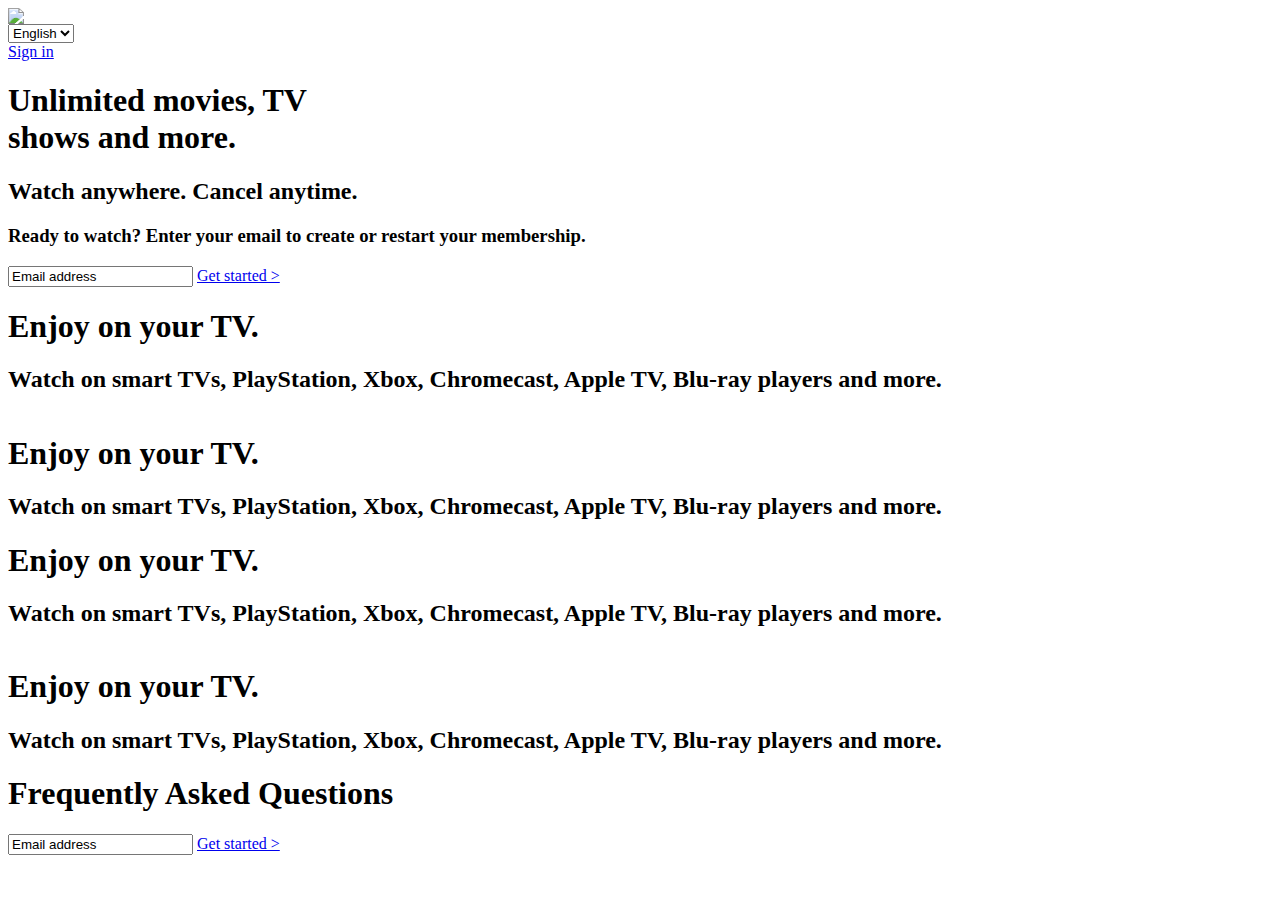
==== index.html @ f0820e68 "Basic skeleton made" ====
<html lang="en">
<head>
    <meta charset="UTF-8">
    <meta http-equiv="X-UA-Compatible" content="IE=edge">
    <meta name="viewport" content="width=device-width, initial-scale=1.0">
    <link rel="stylesheet" href="styles.css">
    <title>Document</title>
</head>
<body>

    <div class="banner">
        <div class="top">
            <div class="ele-top">
                <div class="logo">
                    <img class="nf" src="Assets/Images/logo.png">
                </div>
                <div class="rightnav">
                    <div class="langsel">
                        <select class="lang">
                            <option value="English"><h3>English</h3></option>
                            <option value="Hindi">Hindi</option>
                        </select>
                    </div>
                    <div class="sign-in">
                        <a href="#">Sign in</a>
                    </div>
                </div>
            </div>
            
        </div>
        <div class="mid">
            <div class="text">
                <div class="unlimited">
                    <h1>
                        Unlimited movies, TV<br>shows and more.
                    </h1>
                    <h2>
                        Watch anywhere. Cancel anytime.
                    </h2>
                    <h3>
                        Ready to watch? Enter your email to create or restart your membership.
                    </h3>
                </div>
                <div class="email" id="test">
                    <input type="text" value="Email address">
                    <a href="#">Get started ></a>
                </div>
            </div>
        </div>
    </div>
    <div class="jumbotron">
        <div class="first">
            <div class="jtext">
                <div class="jhead">
                    <h1>Enjoy on your TV.</h1>
                </div>
                <div class="jdesc">
                    <h2>Watch on smart TVs, PlayStation, Xbox, Chromecast, Apple TV, Blu-ray players and more.</h2>
                </div>
            </div>
            <div class="jimg">
                <img src="Assets/Images/jumbotron-1.png" alt="">
            </div>
        </div>
        <div class="second">
            <div class="jimg">
                <img src="Assets/Images/jumbotron-1.png" alt="">
            </div>
            <div class="jtext">
                <div class="jhead">
                    <h1>Enjoy on your TV.</h1>
                </div>
                <div class="jdesc">
                    <h2>Watch on smart TVs, PlayStation, Xbox, Chromecast, Apple TV, Blu-ray players and more.</h2>
                </div>
            </div>
        </div>
        <div class="third">
            <div class="jtext">
                <div class="jhead">
                    <h1>Enjoy on your TV.</h1>
                </div>
                <div class="jdesc">
                    <h2>Watch on smart TVs, PlayStation, Xbox, Chromecast, Apple TV, Blu-ray players and more.</h2>
                </div>
            </div>
            <div class="jimg">
                <img src="Assets/Images/jumbotron-1.png" alt="">
            </div>
        </div>
        <div class="fourth">
            <div class="jimg">
                <img src="Assets/Images/jumbotron-1.png" alt="">
            </div>
            <div class="jtext">
                <div class="jhead">
                    <h1>Enjoy on your TV.</h1>
                </div>
                <div class="jdesc">
                    <h2>Watch on smart TVs, PlayStation, Xbox, Chromecast, Apple TV, Blu-ray players and more.</h2>
                </div>
            </div>
        </div>
    </div>
    <div class="faq">
        <h1>Frequently Asked Questions</h1>
        <div class="questions"></div>
        <div class="email" id="test">
            <input type="text" value="Email address">
            <a href="#">Get started ></a>
        </div>
        
    </div>
    <div class="footer"></div>

</body>
</html>
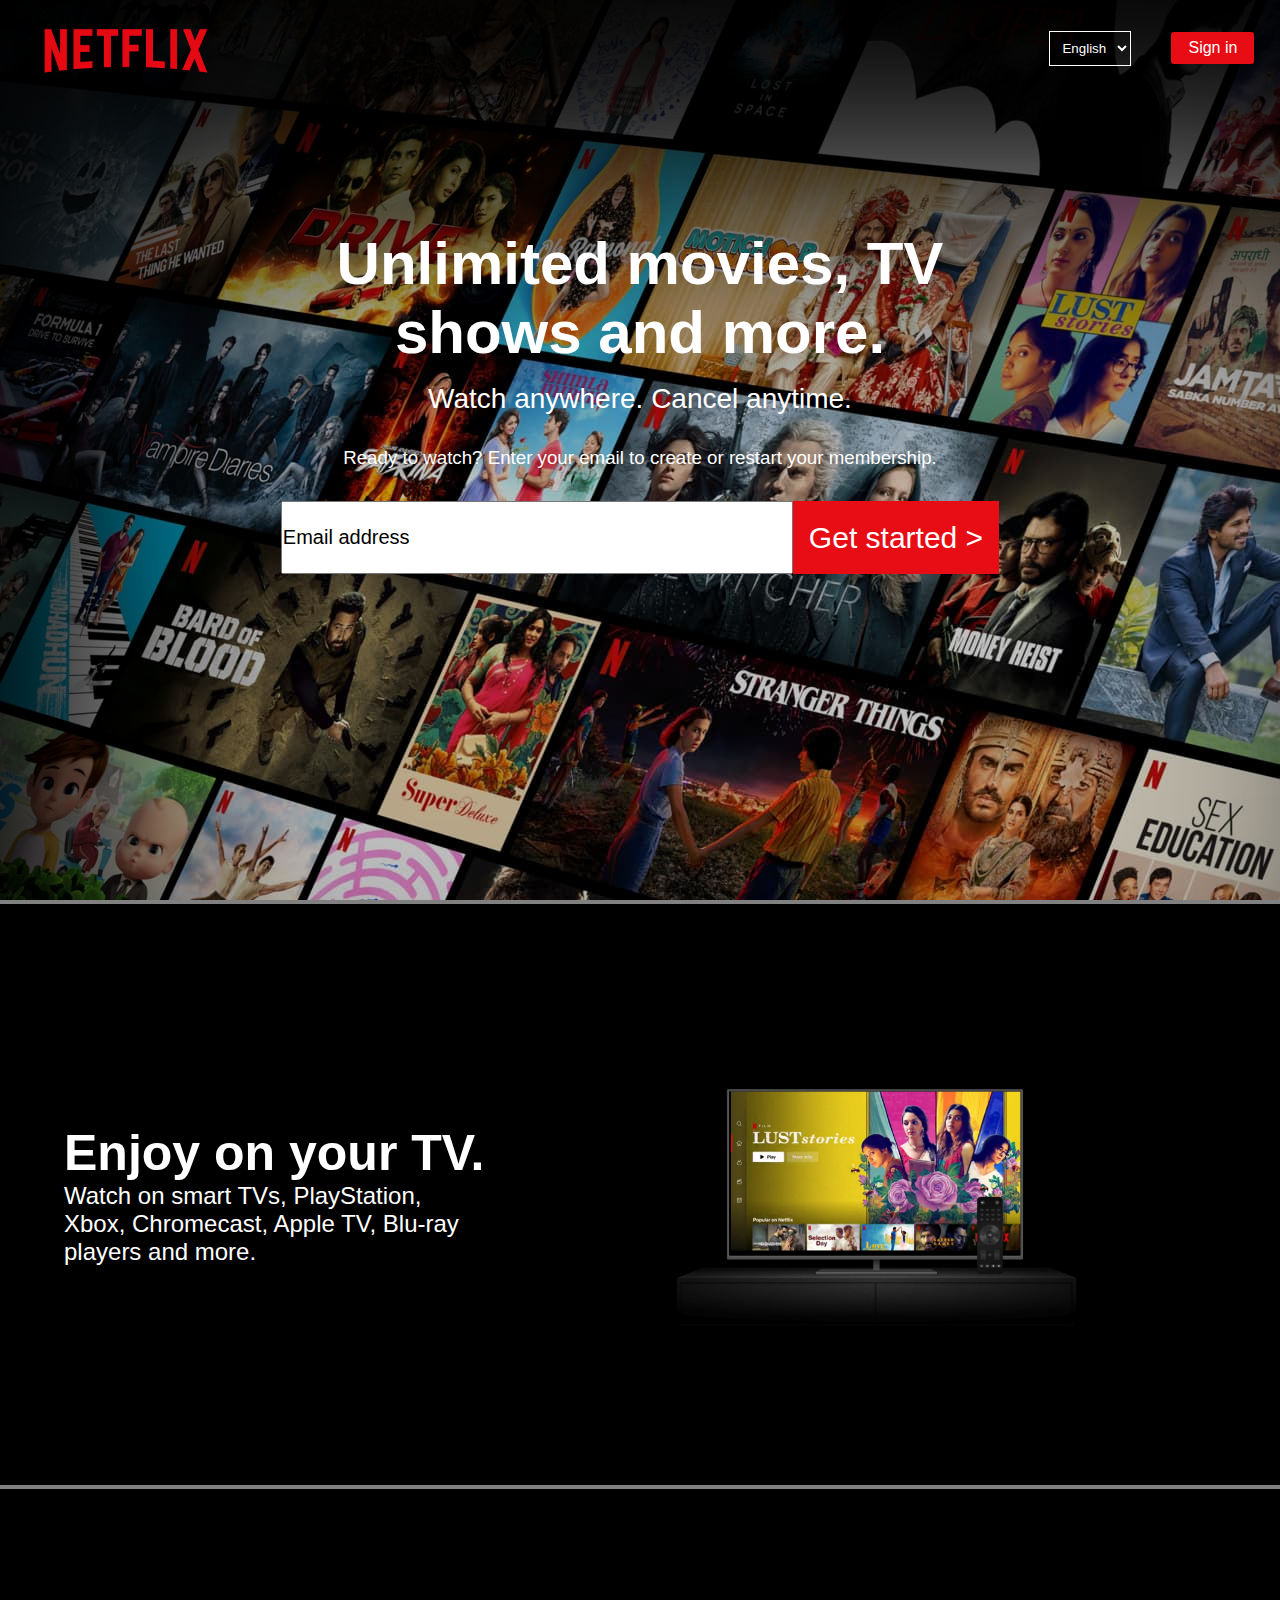
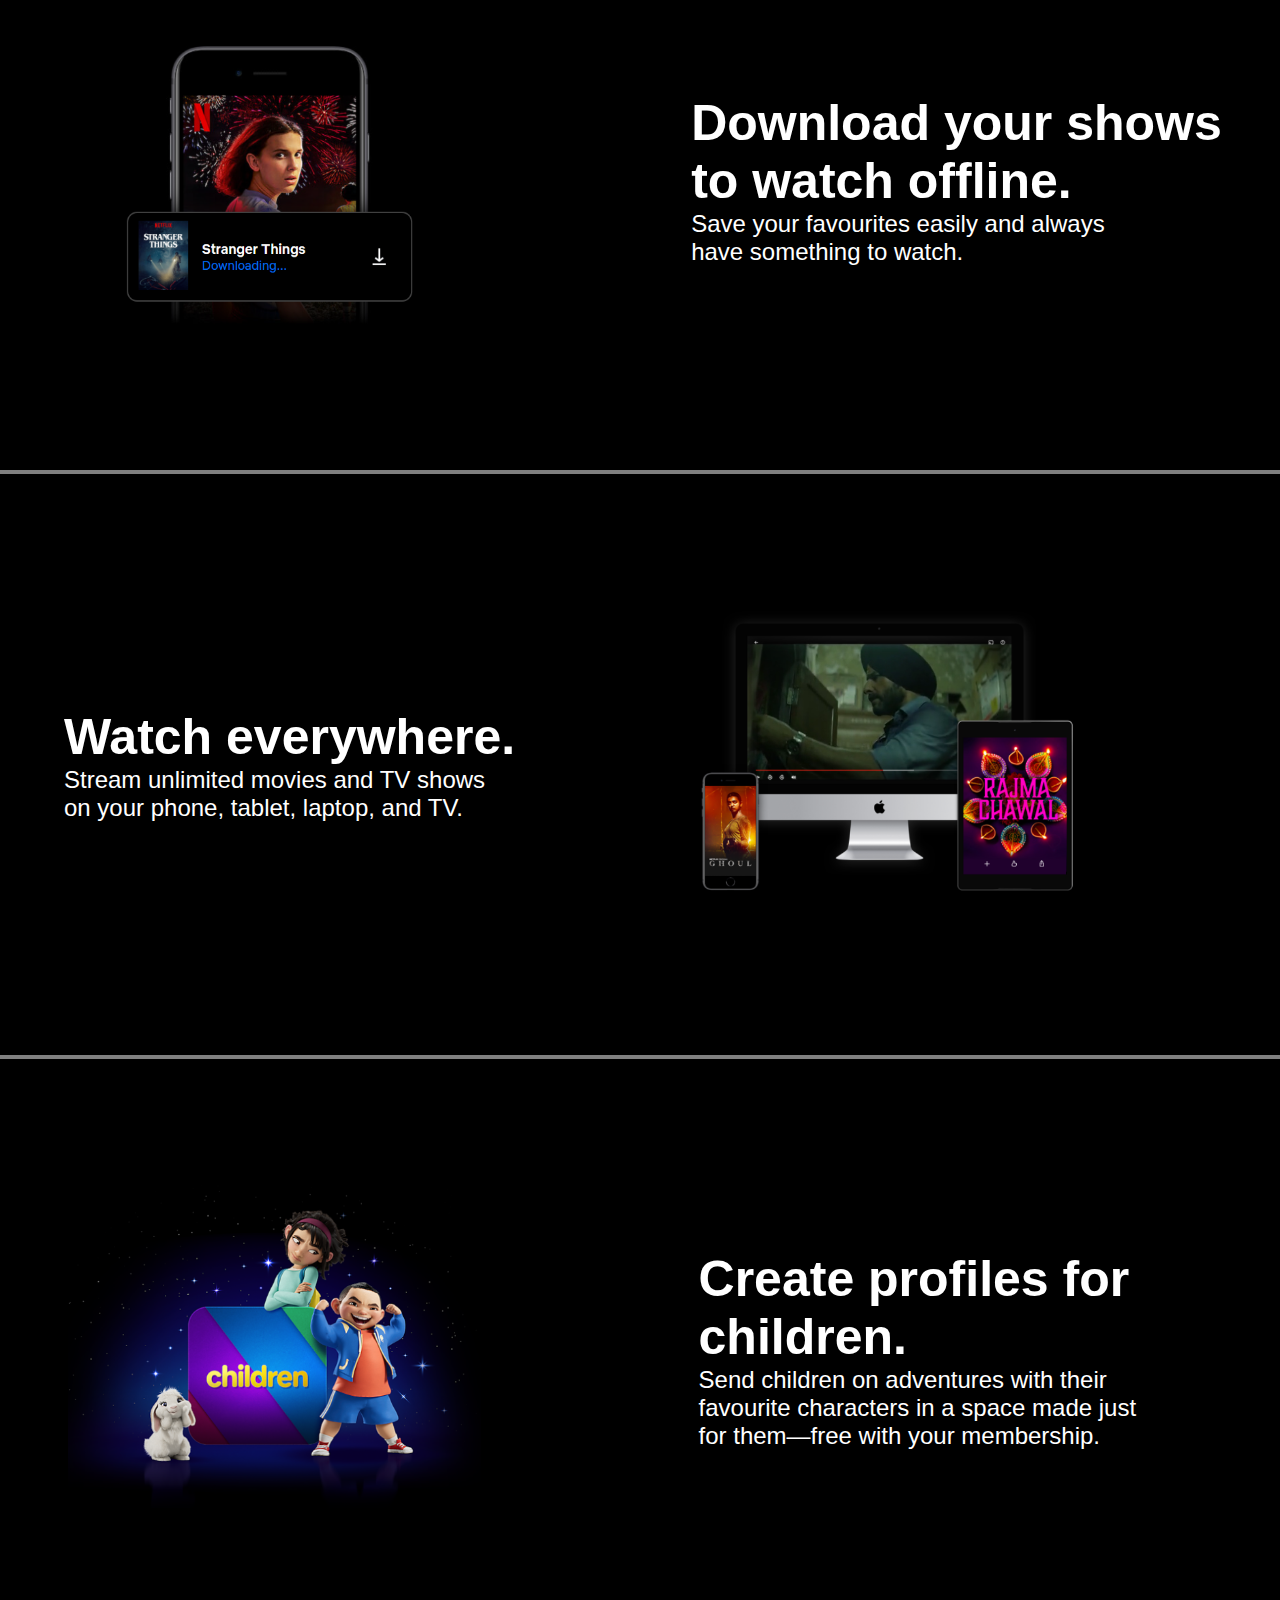
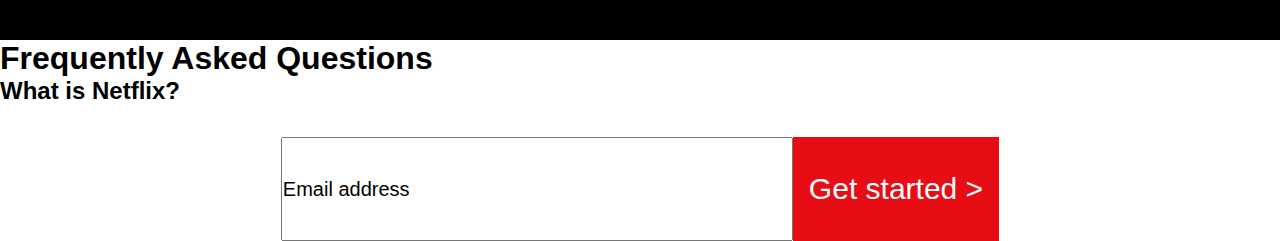
==== commit 3383c223: "completed jumbotron for regular screens requires a little optimisation" ====
--- a/index.html
+++ b/index.html
@@ -50,7 +50,7 @@
     </div>
     <div class="jumbotron">
         <div class="first">
-            <div class="jtext">
+            <div class="jtext jl">
                 <div class="jhead">
                     <h1>Enjoy on your TV.</h1>
                 </div>
@@ -64,54 +64,61 @@
         </div>
         <div class="second">
             <div class="jimg">
-                <img src="Assets/Images/jumbotron-1.png" alt="">
+                <img src="Assets/Images/jumbotron-2.png" alt="">
             </div>
-            <div class="jtext">
+            <div class="jtext jr">
                 <div class="jhead">
-                    <h1>Enjoy on your TV.</h1>
+                    <h1>Download your shows to watch offline.</h1>
                 </div>
                 <div class="jdesc">
-                    <h2>Watch on smart TVs, PlayStation, Xbox, Chromecast, Apple TV, Blu-ray players and more.</h2>
+                    <h2>Save your favourites easily and always have something to watch.</h2>
                 </div>
             </div>
         </div>
         <div class="third">
-            <div class="jtext">
+            <div class="jtext jl">
                 <div class="jhead">
-                    <h1>Enjoy on your TV.</h1>
+                    <h1>Watch everywhere.</h1>
                 </div>
                 <div class="jdesc">
-                    <h2>Watch on smart TVs, PlayStation, Xbox, Chromecast, Apple TV, Blu-ray players and more.</h2>
+                    <h2>Stream unlimited movies and TV shows on your phone, tablet, laptop, and TV.</h2>
                 </div>
             </div>
             <div class="jimg">
-                <img src="Assets/Images/jumbotron-1.png" alt="">
+                <img src="Assets/Images/jumbotron-3png.png" alt="">
             </div>
         </div>
         <div class="fourth">
             <div class="jimg">
-                <img src="Assets/Images/jumbotron-1.png" alt="">
+                <img src="Assets/Images/jumbotron-4.png" alt="">
             </div>
             <div class="jtext">
                 <div class="jhead">
-                    <h1>Enjoy on your TV.</h1>
+                    <h1>Create profiles for children.</h1>
                 </div>
                 <div class="jdesc">
-                    <h2>Watch on smart TVs, PlayStation, Xbox, Chromecast, Apple TV, Blu-ray players and more.</h2>
+                    <h2>Send children on adventures with their favourite characters in a space made just for them—free with your membership.</h2>
                 </div>
             </div>
         </div>
     </div>
     <div class="faq">
-        <h1>Frequently Asked Questions</h1>
-        <div class="questions"></div>
-        <div class="email" id="test">
-            <input type="text" value="Email address">
-            <a href="#">Get started ></a>
+        <div class="faqcard">
+            <h1>Frequently Asked Questions</h1>
+            <div class="questions">
+                <div class="q">
+                    <h2>What is Netflix?</h2>
+                </div>
+            </div>
         </div>
+    </div>
+    <div class="email" id="test">
+        <input type="text" value="Email address">
+        <a href="#">Get started ></a>
+    </div>
+    <div class="footer">
         
     </div>
-    <div class="footer"></div>
 
 </body>
 </html>--- a/styles.css
+++ b/styles.css
@@ -0,0 +1,179 @@
+*{
+    margin: 0;
+    padding: 0;
+    box-sizing: border-box;
+    
+}
+a{
+    text-decoration: none;
+}
+
+body{
+    font-family: Arial, Helvetica, sans-serif;
+    overflow-x: hidden;
+}
+
+.banner{
+    background-image: url('Assets/Images/netflix-system-design-cover.jpg');
+
+    height: 100%;
+    width: 100%;
+    box-shadow: inset 100px 200px 500px black;
+    overflow-y: hidden;
+}
+
+.top{
+    display:flex;
+    width: 100%;
+}
+
+.ele-top{
+    display:flex;
+    width:100%;
+    height: 5rem;
+    align-items: center;
+    justify-content: space-between;
+    margin-left: 2%;
+    margin-right: 2%;
+    margin-top: 0.5rem;
+}
+
+.logo{
+    display: flex;
+    margin-right: auto;
+}
+
+.logo img{
+    width: 20%;
+    min-width: 8rem;
+}
+
+.rightnav{
+    display: flex;
+    width: 40%;
+}
+
+select{
+    background-color: transparent;
+    padding: 0.5rem;
+    margin: 0.5rem;
+    border: 1px solid #ffff;
+}
+
+select option{
+    color: white;
+    font-weight: 400;
+}
+
+.langsel
+{
+    margin-left: 1rem;
+    margin-right: 2rem;
+    
+}
+.lang{
+    color: white;
+}
+
+.sign-in{
+    display: flex;
+    align-items: center;
+}
+.sign-in a{
+    padding : 7px 17px;
+    white-space: nowrap;
+    background-color: rgb(232,12,20);
+    text-decoration: none;
+    text-align: center;
+    color: white;   
+    font-size: 20px; 
+    border-radius: 3px;
+    font-size: 1rem;
+}
+
+.mid{
+    display: flex;
+    align-items: center;
+    color: #ffff;
+    flex-direction: column;
+    padding: 11% 10%;
+}
+
+.Unlimited{
+    display: flex;
+    align-items: center;
+    flex-direction: column;
+    text-align: center;
+}
+
+.Unlimited h1{
+    font-size: 3.75rem;
+}
+
+.Unlimited h2{
+    font-size: 1.75rem;
+    margin-top: 1rem;
+    font-weight: 500;
+}
+
+.Unlimited h3{
+    margin-top: 2rem;
+    font-weight: 300 ;
+}
+/* clamp(25px,70px,100px); */
+.email{
+    display: flex;
+    margin-top: 2rem;
+    justify-content: center;
+}
+.email input{
+    width: 40vw;
+    text-align: left;
+    font-size: 20px;
+    
+}
+
+.email a{
+    background-color: rgb(232,12,20);
+    color: #ffff;
+    padding: 2.75% 1rem;
+    font-size: 30px;
+}
+
+.jumbotron{
+    
+}
+
+.first,.second,.third,.fourth{
+    display: flex;
+    height: 65%;
+    width: 100vw;
+    background-color: black;
+    border-top: 4px solid gray;
+    color: #ffff;
+    align-items: center;
+    
+}
+
+.jtext{
+    width:50%;
+    margin-left: 5%;
+}
+
+.jhead h1{
+    font-size: 50px;
+}
+
+.jdesc{
+    width: 80%;
+}
+.jdesc h2{
+    font-weight: 300;
+    
+}
+.jimg{
+    margin-left: 5%;
+}
+.jimg img{
+    width: 75%;
+}
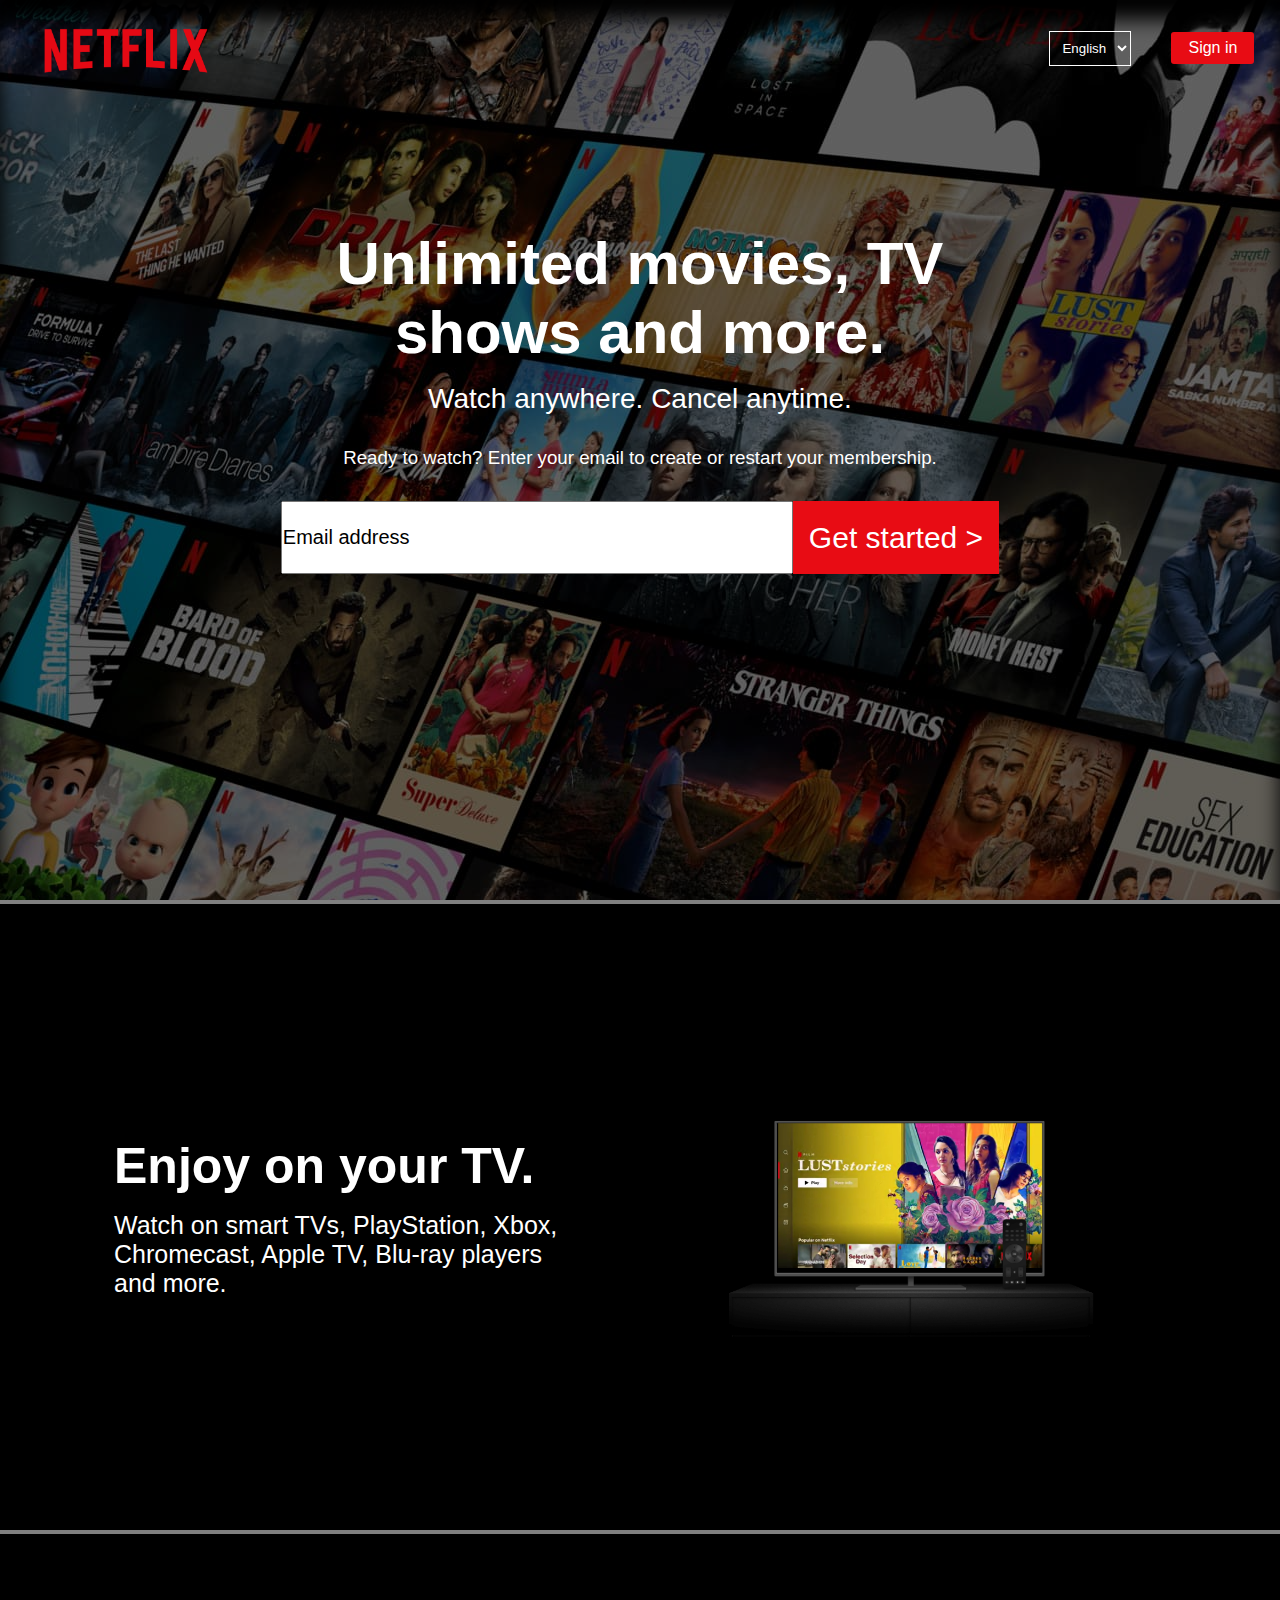
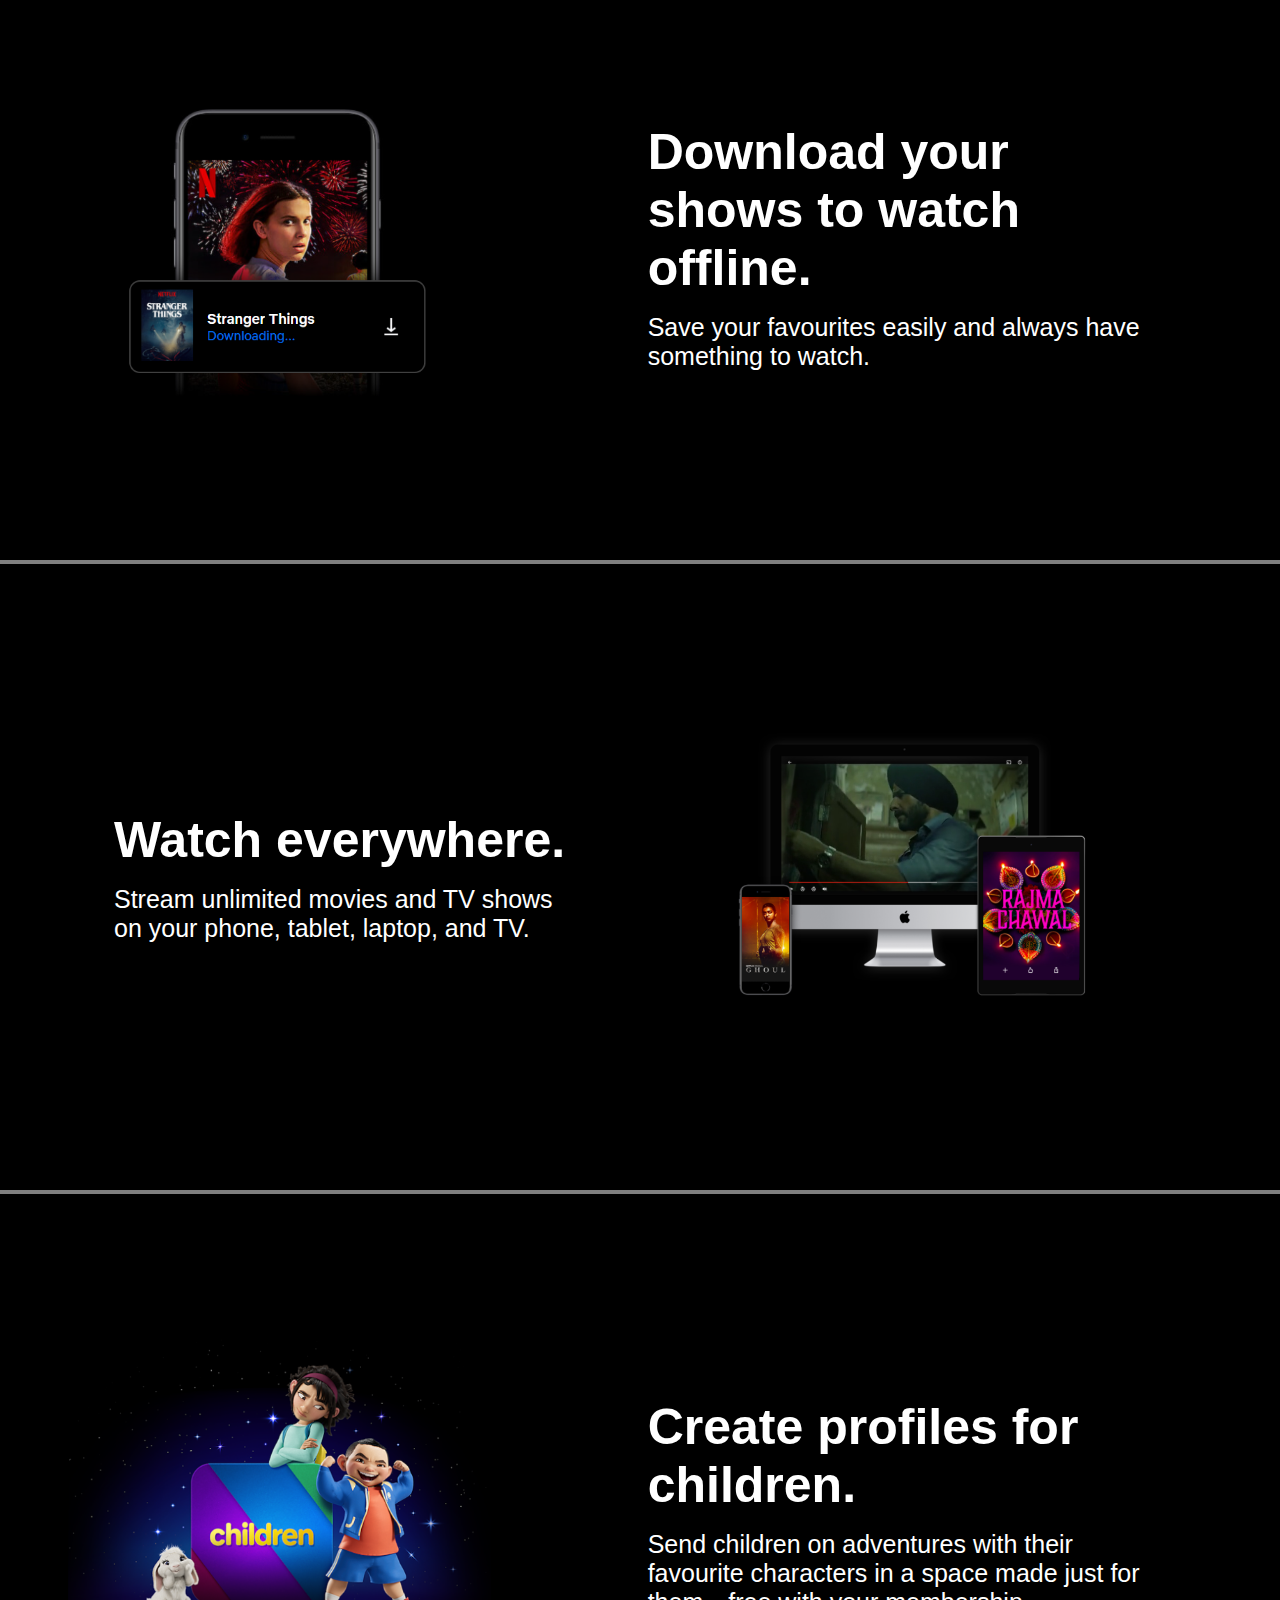
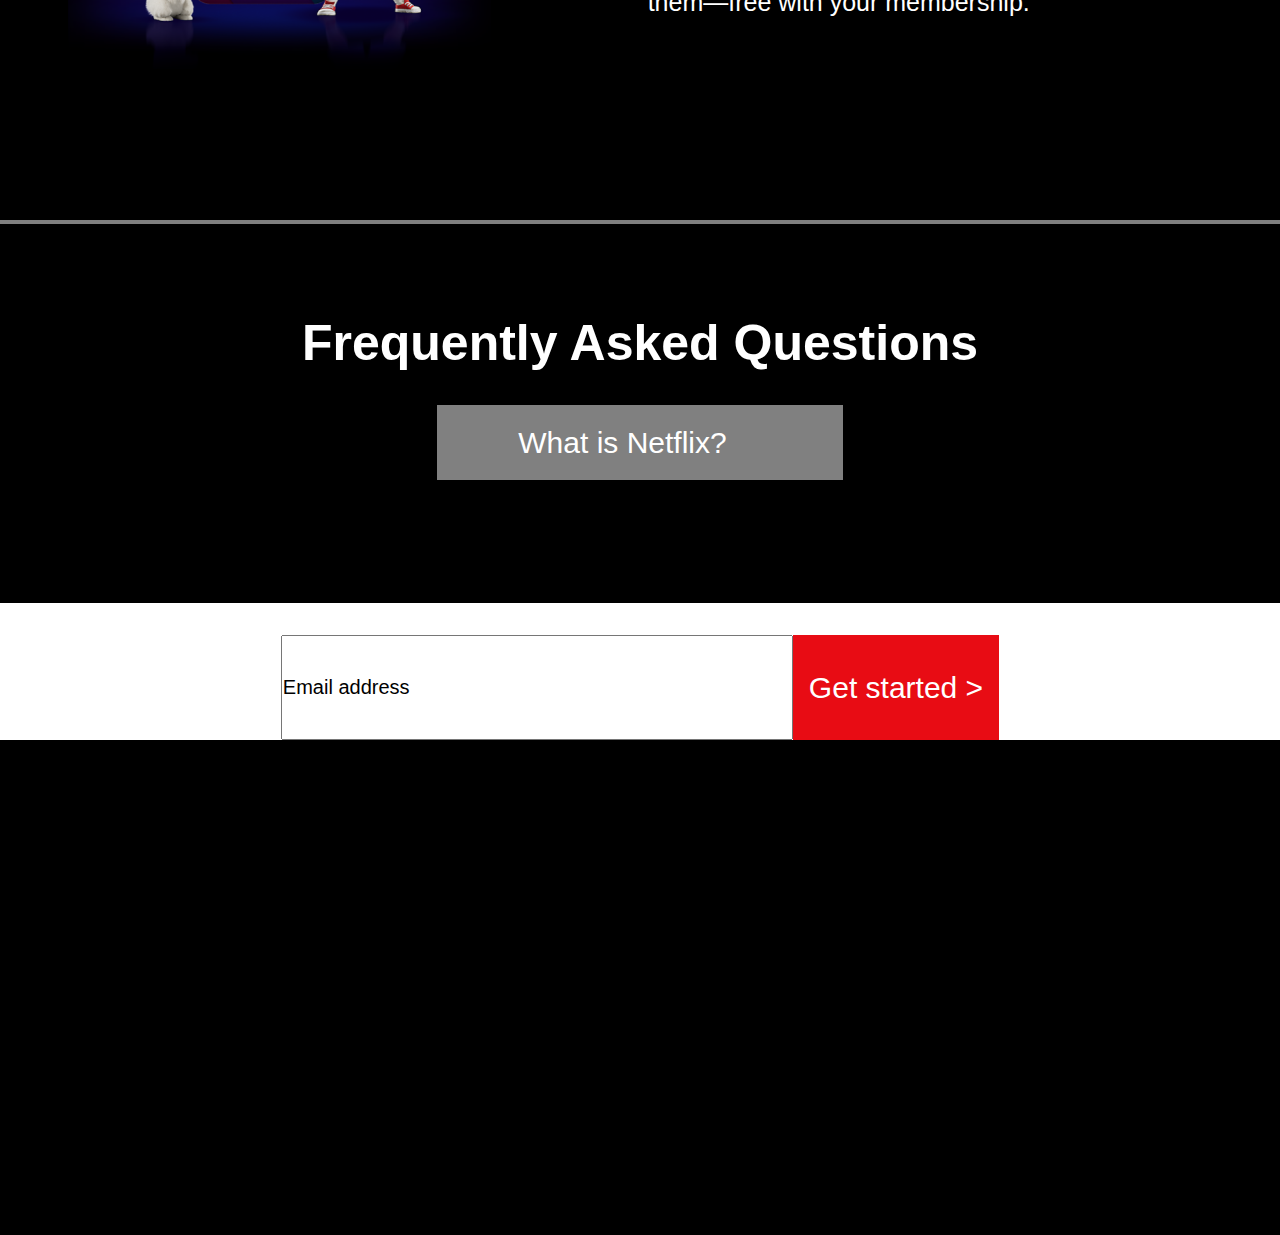
==== commit 1e542f0c: "Changed Background to darker" ====
--- a/index.html
+++ b/index.html
@@ -7,27 +7,29 @@
     <title>Document</title>
 </head>
 <body>
-
-    <div class="banner">
-        <div class="top">
-            <div class="ele-top">
-                <div class="logo">
-                    <img class="nf" src="Assets/Images/logo.png">
-                </div>
-                <div class="rightnav">
-                    <div class="langsel">
-                        <select class="lang">
-                            <option value="English"><h3>English</h3></option>
-                            <option value="Hindi">Hindi</option>
-                        </select>
+    <div class="content">
+        <div class="banner">
+            <div class="top">
+                <div class="ele-top">
+                    <div class="logo">
+                        <img class="nf" src="Assets/Images/logo.png">
                     </div>
-                    <div class="sign-in">
-                        <a href="#">Sign in</a>
+                    <div class="rightnav">
+                        <div class="langsel">
+                            <select class="lang">
+                                <option value="English"><h3>English</h3></option>
+                                <option value="Hindi">Hindi</option>
+                            </select>
+                        </div>
+                        <div class="sign-in">
+                            <a href="#">Sign in</a>
+                        </div>
                     </div>
                 </div>
+                
             </div>
-            
-        </div>
+    </div>
+    
         <div class="mid">
             <div class="text">
                 <div class="unlimited">
@@ -117,7 +119,7 @@
         <a href="#">Get started ></a>
     </div>
     <div class="footer">
-        
+
     </div>
 
 </body>
--- a/styles.css
+++ b/styles.css
@@ -13,15 +13,30 @@
     overflow-x: hidden;
 }
 
-.banner{
+.content{
     background-image: url('Assets/Images/netflix-system-design-cover.jpg');
-
+    position:relative;
     height: 100%;
     width: 100%;
-    box-shadow: inset 100px 200px 500px black;
+    box-shadow: inset 0px 20px 20px black;
     overflow-y: hidden;
 }
 
+.content::after{
+    content: '';
+    position: absolute;
+    top:0;
+    left:0;
+    z-index: 1;
+    width: 100%;
+    height: 100%;
+    background-color: black;
+    opacity: calc(0.5);
+}
+
+.banner{
+    
+}
 .top{
     display:flex;
     width: 100%;
@@ -36,6 +51,7 @@
     margin-left: 2%;
     margin-right: 2%;
     margin-top: 0.5rem;
+    z-index: 2;
 }
 
 .logo{
@@ -97,6 +113,7 @@
     color: #ffff;
     flex-direction: column;
     padding: 11% 10%;
+    
 }
 
 .Unlimited{
@@ -104,33 +121,38 @@
     align-items: center;
     flex-direction: column;
     text-align: center;
+    
 }
 
 .Unlimited h1{
     font-size: 3.75rem;
+    z-index: 2;
 }
 
 .Unlimited h2{
     font-size: 1.75rem;
     margin-top: 1rem;
     font-weight: 500;
+    z-index: 2;
 }
 
 .Unlimited h3{
     margin-top: 2rem;
     font-weight: 300 ;
+    z-index: 2;
 }
 /* clamp(25px,70px,100px); */
 .email{
     display: flex;
     margin-top: 2rem;
     justify-content: center;
+    
 }
 .email input{
     width: 40vw;
     text-align: left;
     font-size: 20px;
-    
+    z-index: 2;
 }
 
 .email a{
@@ -138,6 +160,7 @@
     color: #ffff;
     padding: 2.75% 1rem;
     font-size: 30px;
+    z-index: 2;
 }
 
 .jumbotron{
@@ -146,7 +169,7 @@
 
 .first,.second,.third,.fourth{
     display: flex;
-    height: 65%;
+    height: 70%;
     width: 100vw;
     background-color: black;
     border-top: 4px solid gray;
@@ -156,24 +179,77 @@
 }
 
 .jtext{
-    width:50%;
-    margin-left: 5%;
-}
-
+    width:52%;
+    display: flex;
+    flex-direction: column;
+}
+
+.jtext.jl{
+    align-items:flex-end;
+    padding-right: 5%;
+}
+
+.jhead{
+    width: 80%;
+}
 .jhead h1{
     font-size: 50px;
+    
 }
 
 .jdesc{
     width: 80%;
+    margin-top: 1rem;
 }
 .jdesc h2{
     font-weight: 300;
+    font-size: 25px;
     
 }
 .jimg{
     margin-left: 5%;
+    width: 48%;
 }
 .jimg img{
     width: 75%;
 }
+
+.faq{
+    background-color: black;
+    display: flex;
+    align-items: center;
+    justify-content: center;
+    border-top: 4px solid gray;
+}
+
+.faqcard{
+    padding: 7% 5%;
+}
+
+.faq h1{
+    font-size: 50px;
+    color: #ffff;
+
+}
+
+.questions{
+    display: flex;
+    flex-direction: column;
+    justify-content: center;
+    color: #ffff;
+    margin: 5% 20%;
+}
+
+.q{
+    background-color:gray ;
+    padding: 5% 20%;
+}
+.q h2{
+    font-weight: 300;
+    font-size: 30px;
+}
+
+.footer{
+    height: 55%;
+    background-color: black;
+}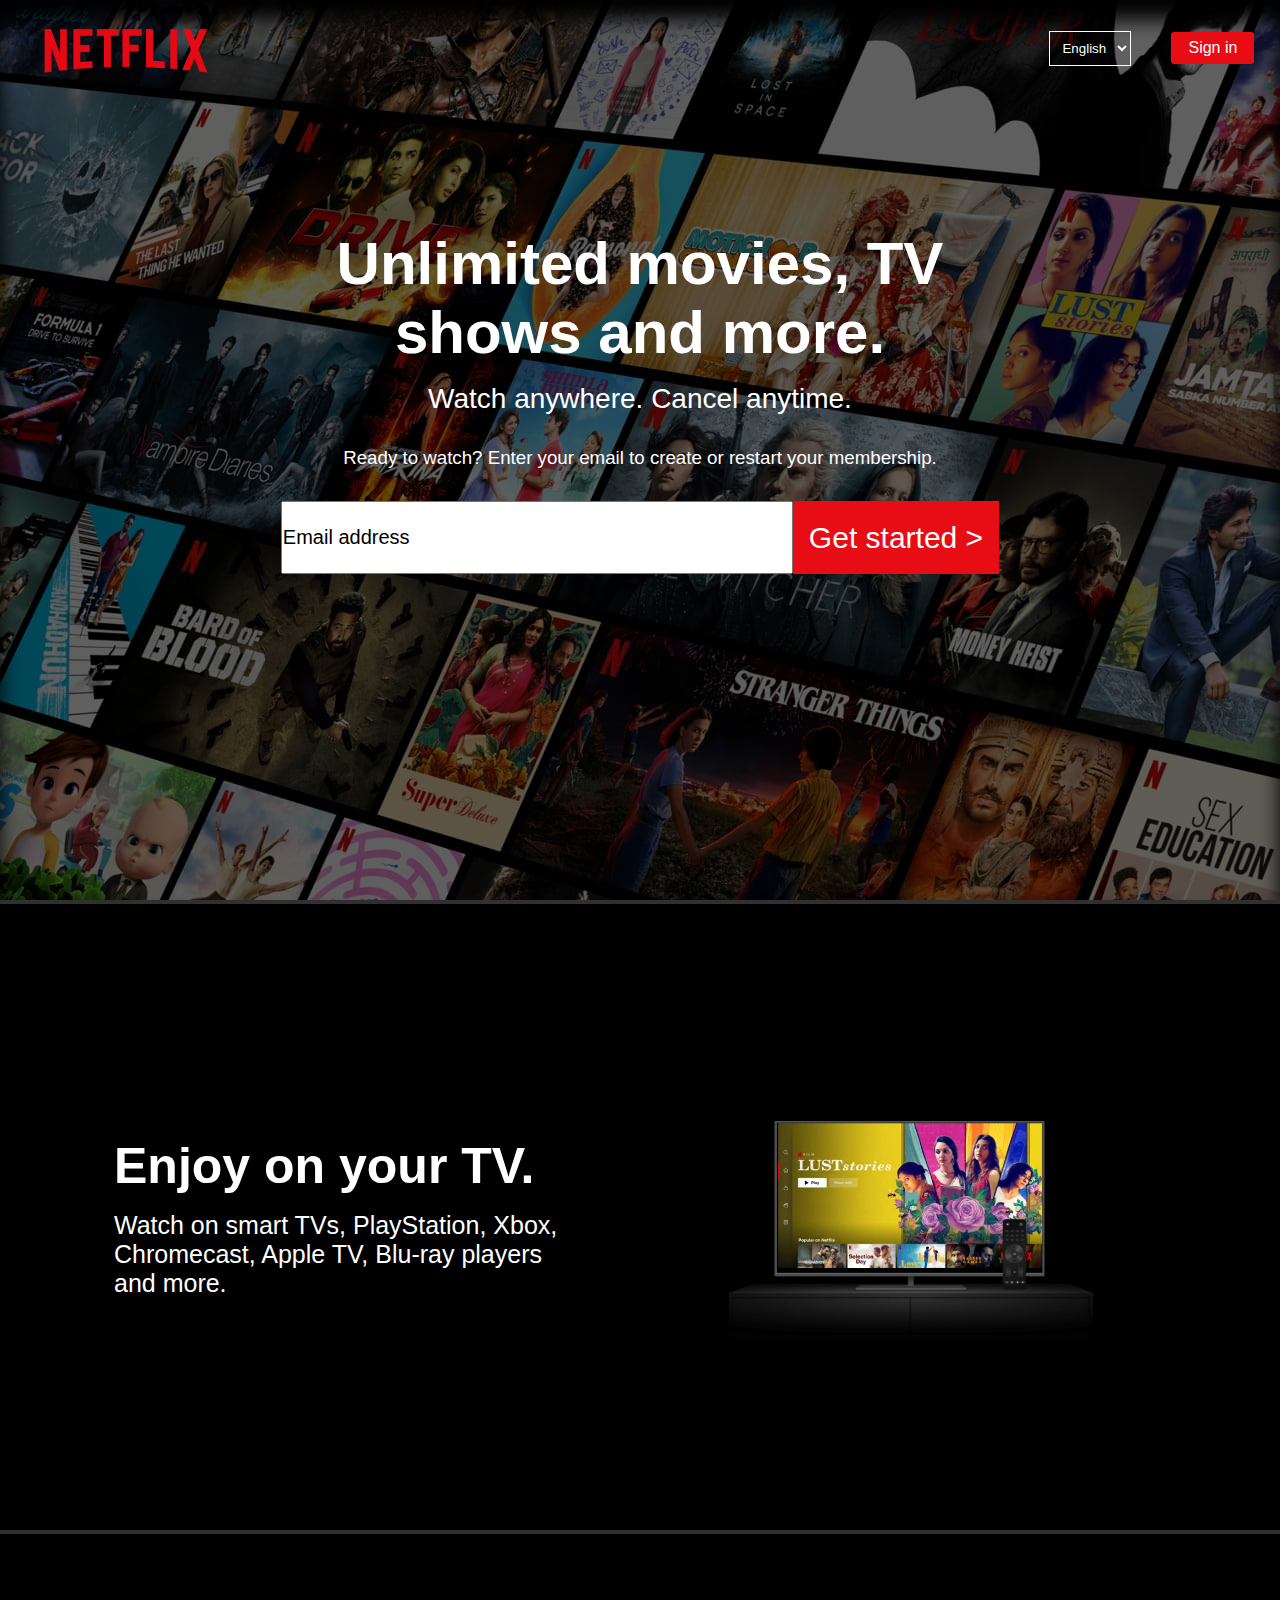
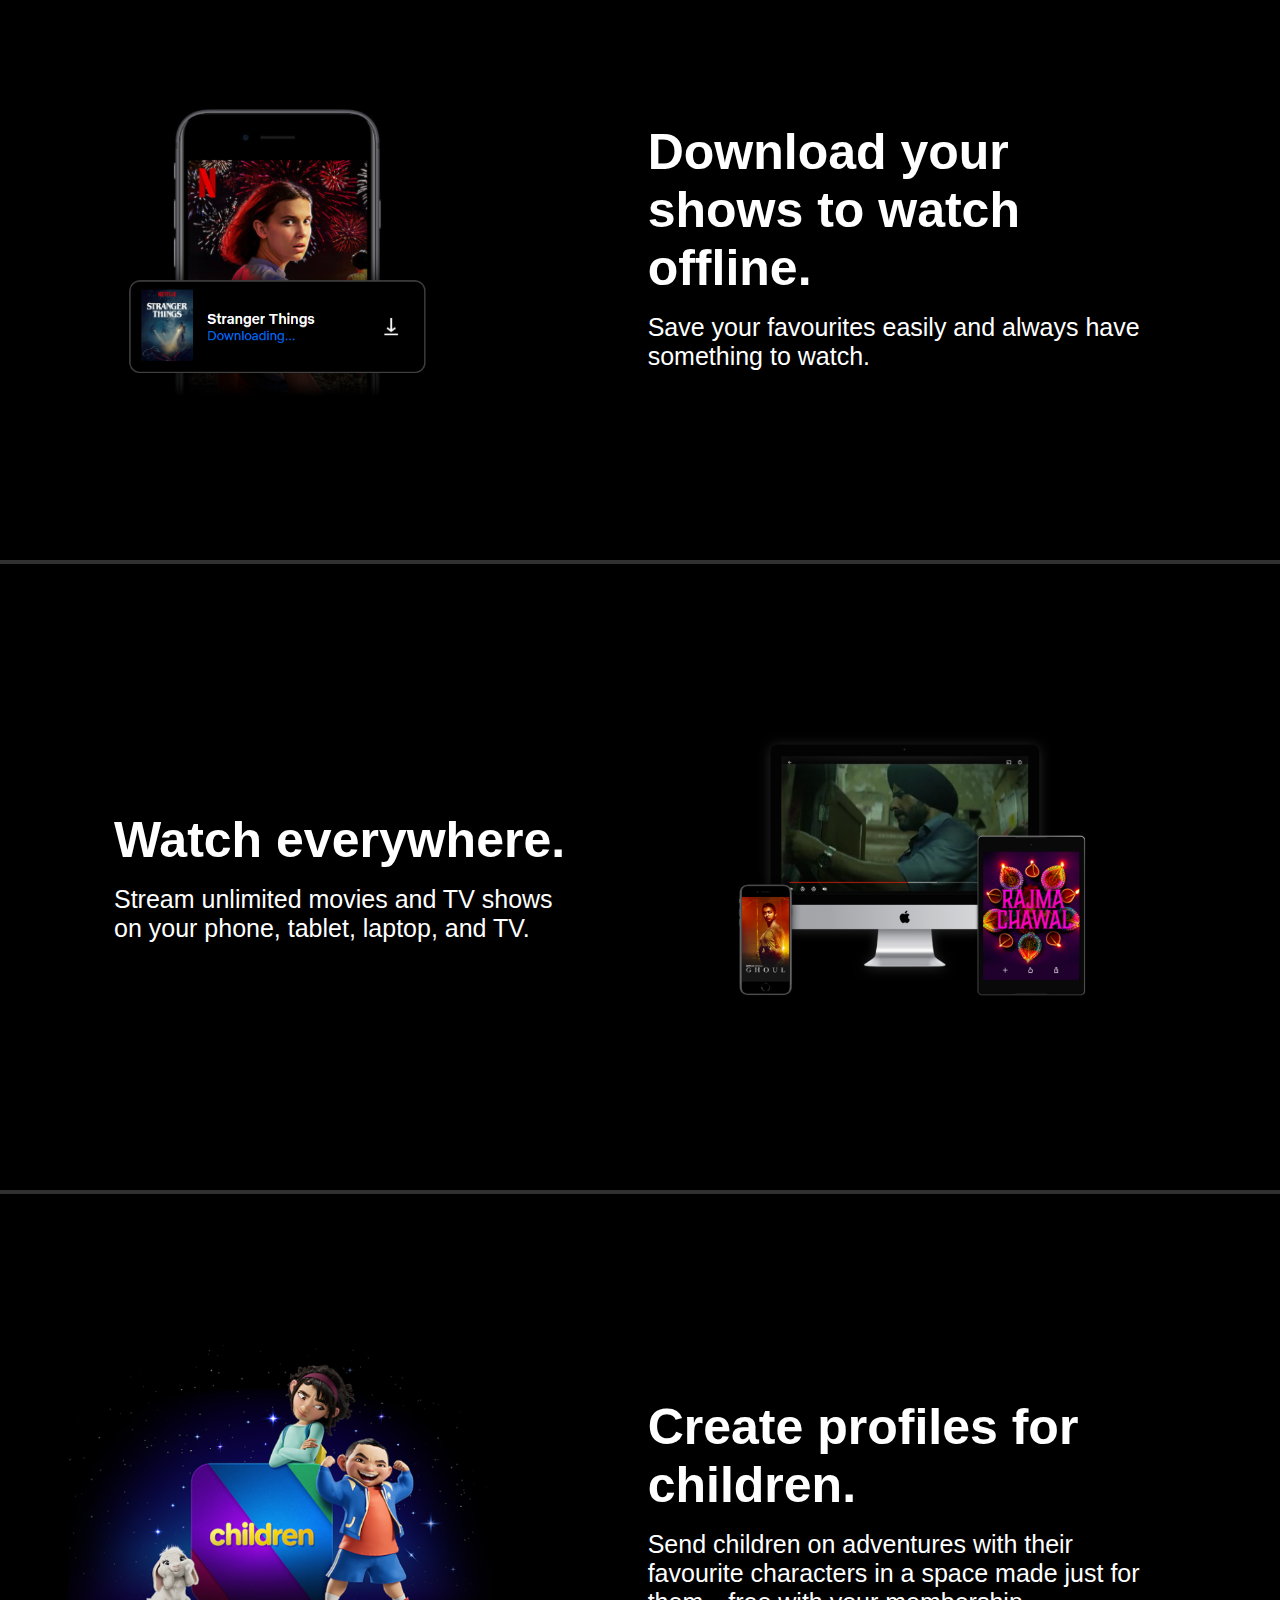
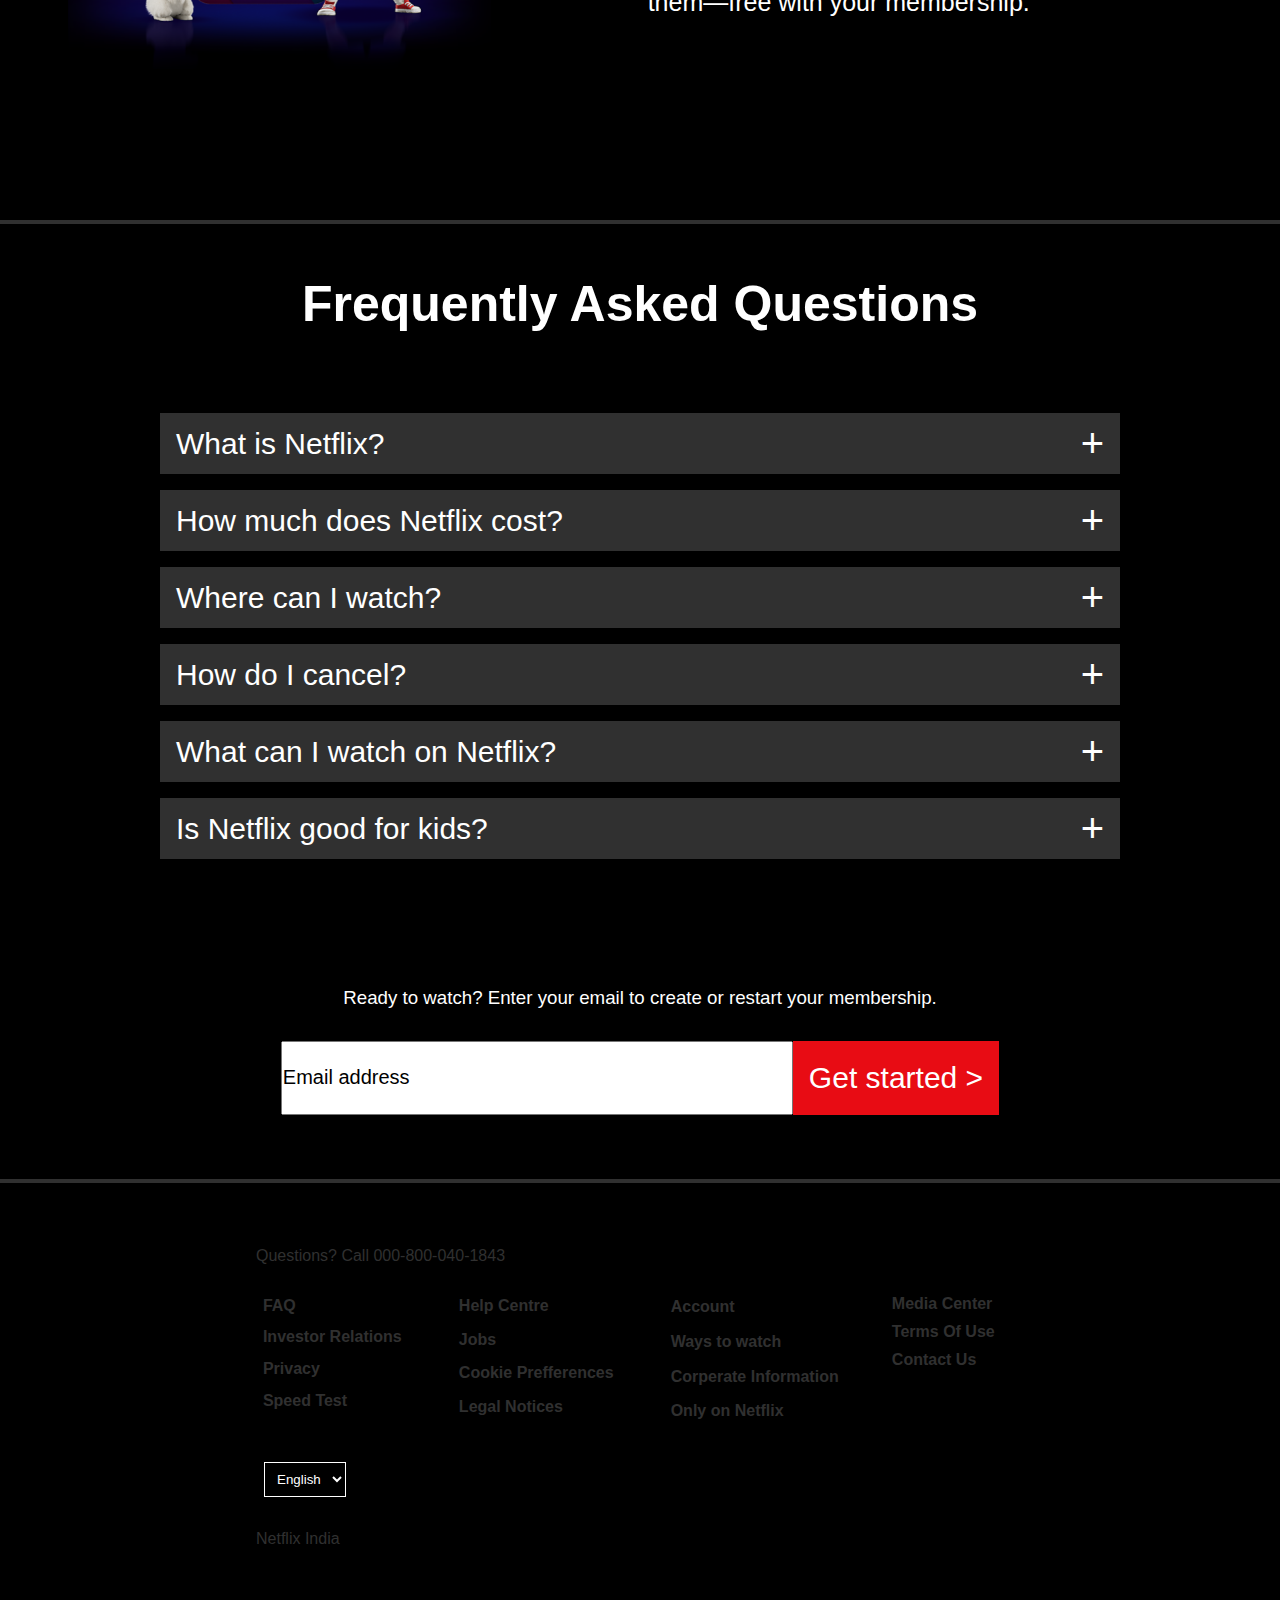
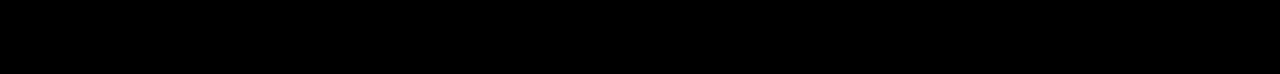
==== commit 4fc6957c: "completed all divs...js to be added" ====
--- a/index.html
+++ b/index.html
@@ -43,7 +43,7 @@
                         Ready to watch? Enter your email to create or restart your membership.
                     </h3>
                 </div>
-                <div class="email" id="test">
+                <div class="email" >
                     <input type="text" value="Email address">
                     <a href="#">Get started ></a>
                 </div>
@@ -110,16 +110,105 @@
             <div class="questions">
                 <div class="q">
                     <h2>What is Netflix?</h2>
-                </div>
-            </div>
-        </div>
-    </div>
-    <div class="email" id="test">
-        <input type="text" value="Email address">
-        <a href="#">Get started ></a>
-    </div>
+                    <h2 id="plus">+</h2>
+                </div>
+                <div class="q answer invisible" id="one">
+                    <h2>Netflix is a streaming service that offers a wide variety of award-winning TV shows, movies, anime, documentaries and more on thousands of internet-connected devices.<br><br>
+                        You can watch as much as you want, whenever you want, without a single ad all for one low monthly price. There's always something new to discover, and new TV shows and movies are added every week!</h2>
+                </div>
+                <div class="q">
+                    <h2>How much does Netflix cost?</h2>
+                    <h2 id="plus">+</h2>
+                </div>
+                <div class="q answer invisible" id="two">
+                    <h2>Watch Netflix on your smartphone, tablet, Smart TV, laptop, or streaming device, all for one fixed monthly fee. Plans range from ₹ 149 to ₹ 649 a month. No extra costs, no contracts.</h2>
+                </div>
+                <div class="q">
+                    <h2>Where can I watch?</h2>
+                    <h2 id="plus">+</h2>
+                </div>
+                <div class="q answer invisible" id="three">
+                    <h2>Watch anywhere, anytime. Sign in with your Netflix account to watch instantly on the web at netflix.com from your personal computer or on any internet-connected device that offers the Netflix app, including smart TVs, smartphones, tablets, streaming media players and game consoles.<br><br>You can also download your favourite shows with the iOS, Android, or Windows 10 app. Use downloads to watch while you're on the go and without an internet connection. Take Netflix with you anywhere.</h2>
+                </div>
+                <div class="q">
+                    <h2>How do I cancel?</h2>
+                    <h2 id="plus">+</h2>
+                </div>
+                <div class="q answer invisible" id="four">
+                    <h2>Netflix is flexible. There are no annoying contracts and no commitments. You can easily cancel your account online in two clicks. There are no cancellation fees - start or stop your account anytime.</h2>
+                </div>
+                <div class="q">
+                    <h2>What can I watch on Netflix?</h2>
+                    <h2 id="plus">+</h2>
+                </div>
+                <div class="q answer invisible" id="five">
+                    <h2>Netflix has an extensive library of feature films, documentaries, TV shows, anime, award-winning Netflix originals, and more. Watch as much as you want, anytime you want.</h2>
+                </div>
+                <div class="q">
+                    <h2>Is Netflix good for kids?</h2>
+                    <h2 id="plus">+</h2>
+                </div>
+                <div class="q answer invisible" id="three">
+                    <h2>The Netflix Kids experience is included in your membership to give parents control while kids enjoy family-friendly TV shows and films in their own space.<br><br>Kids profiles come with PIN-protected parental controls that let you restrict the maturity rating of content kids can watch and block specific titles you don’t want kids to see.</h2>
+                </div>
+                
+            </div>
+        </div>
+    </div>
+    <div class="endemail">
+        <h3>
+            Ready to watch? Enter your email to create or restart your membership.
+        </h3>
+        <div class="email" id="test">
+            <input type="text" value="Email address">
+            <a href="#">Get started ></a>
+        </div>
+    </div>
+    
     <div class="footer">
-
+        <div class="footcontent">
+            <h3>Questions? Call 000-800-040-1843</h3>
+            <div class="foot-links">
+                <div class="fc">
+                    <ul>
+                        <li><a href="#">FAQ</a></li>
+                        <li><a href="#">Investor Relations</a></li>
+                        <li><a href="#">Privacy</a></li>
+                        <li><a href="#">Speed Test</a></li>
+                    </ul>
+                </div>
+                <div class="fc">
+                    <ul>
+                        <li><a href="#">Help Centre</a></li>
+                        <li><a href="#">Jobs</a></li>
+                        <li><a href="#">Cookie Prefferences</a></li>
+                        <li><a href="#">Legal Notices</a></li>
+                    </ul>
+                </div>
+                <div class="fc">
+                    <ul>
+                        <li><a href="#">Account</a></li>
+                        <li><a href="#">Ways to watch</a></li>
+                        <li><a href="#">Corperate Information</a></li>
+                        <li><a href="#">Only on Netflix</a></li>
+                    </ul>
+                </div>
+                <div class="fc">
+                    <ul>
+                        <li><a href="#">Media Center</a></li>
+                        <li><a href="#">Terms Of Use</a></li>
+                        <li><a href="#">Contact Us</a></li>
+                    </ul>
+                </div>
+            </div>
+            <div class="langsel" id="endlang">
+                <select class="lang">
+                    <option value="English"><h3>English</h3></option>
+                    <option value="Hindi">Hindi</option>
+                </select>
+            </div>
+            <h3>Netflix India</h3>
+        </div>
     </div>
 
 </body>
--- a/styles.css
+++ b/styles.css
@@ -11,6 +11,7 @@
 body{
     font-family: Arial, Helvetica, sans-serif;
     overflow-x: hidden;
+    background-color: black;
 }
 
 .content{
@@ -172,7 +173,7 @@
     height: 70%;
     width: 100vw;
     background-color: black;
-    border-top: 4px solid gray;
+    border-top: 4px solid rgba(48,48,48,255);
     color: #ffff;
     align-items: center;
     
@@ -215,41 +216,132 @@
 }
 
 .faq{
-    background-color: black;
-    display: flex;
-    align-items: center;
+
+    background-color:  black;
+    border-top: 4px solid rgba(48,48,48,255); 
+}
+
+.faqcard{
+    display: flex;
+    flex-direction: column;
+    padding-top: 4%;
     justify-content: center;
-    border-top: 4px solid gray;
-}
-
-.faqcard{
-    padding: 7% 5%;
-}
-
-.faq h1{
+    align-items: center;
+    padding-bottom: 10%;
+}
+
+.faqcard h1{
+    color: #ffff;
     font-size: 50px;
-    color: #ffff;
+    width: fit-content;
 
 }
 
 .questions{
     display: flex;
     flex-direction: column;
+    
+    align-items: center;
     justify-content: center;
-    color: #ffff;
-    margin: 5% 20%;
+    width: 100%;
+    margin-top: 5%
 }
 
 .q{
-    background-color:gray ;
-    padding: 5% 20%;
+    display: flex;
+    box-sizing: border-box;
+    justify-content: space-between;
+    align-items: center;
+    background-color: rgba(48,48,48,255);
+    width: 75%;
+    padding-top: 0.5rem;
+    padding-bottom: 0.5rem;
+    padding-left: 1rem;
+    margin-top: 1rem;
 }
 .q h2{
+    color: #ffff;
+    font-size: 30px ;
+    font-weight: 400;
+    padding-right: 1rem;
+}
+#plus{
+    font-size: 40px;
+    width: fit-content;
+    
+}
+
+.answer{
+    margin-top: 0 !important;
+    border-top: 3px solid black;
+    
+}
+
+.invisible{
+    display: none;
+}
+
+
+#test{
+    
+}
+
+.endemail{
+    display: flex;
+    flex-direction: column;
+    align-items: center;
+    margin-bottom: 5%;
+}
+
+.endemail h3{
+    color: #ffff;
     font-weight: 300;
-    font-size: 30px;
-}
+}
+
 
 .footer{
     height: 55%;
-    background-color: black;
+    display: flex;
+    flex-direction: column;
+    border-top: 4px solid rgba(48,48,48,255); 
+}
+
+.footcontent{
+    display: flex;
+    flex-direction: column;
+    align-items: flex-start;
+    margin-top: 5%;
+    margin-left: 20%;
+    margin-right: 15%;
+}
+.footcontent h3{
+    color: rgba(48,48,48,255);
+    font-weight: 300;
+    font-size: 1rem;
+    
+}
+
+.foot-links{
+    display: flex;
+    margin-top: 3%;
+    margin-bottom: 3%;
+}
+
+.fc{
+    margin-right: 10%;
+    white-space: nowrap;
+
+}
+.fc li{
+    padding: 5%;
+}
+.fc a{
+ color: rgba(48,48,48,255);   
+ font-weight: 600;
+}
+
+#endlang{
+    margin-bottom: 3%;
+    margin-left: 0;
+
 }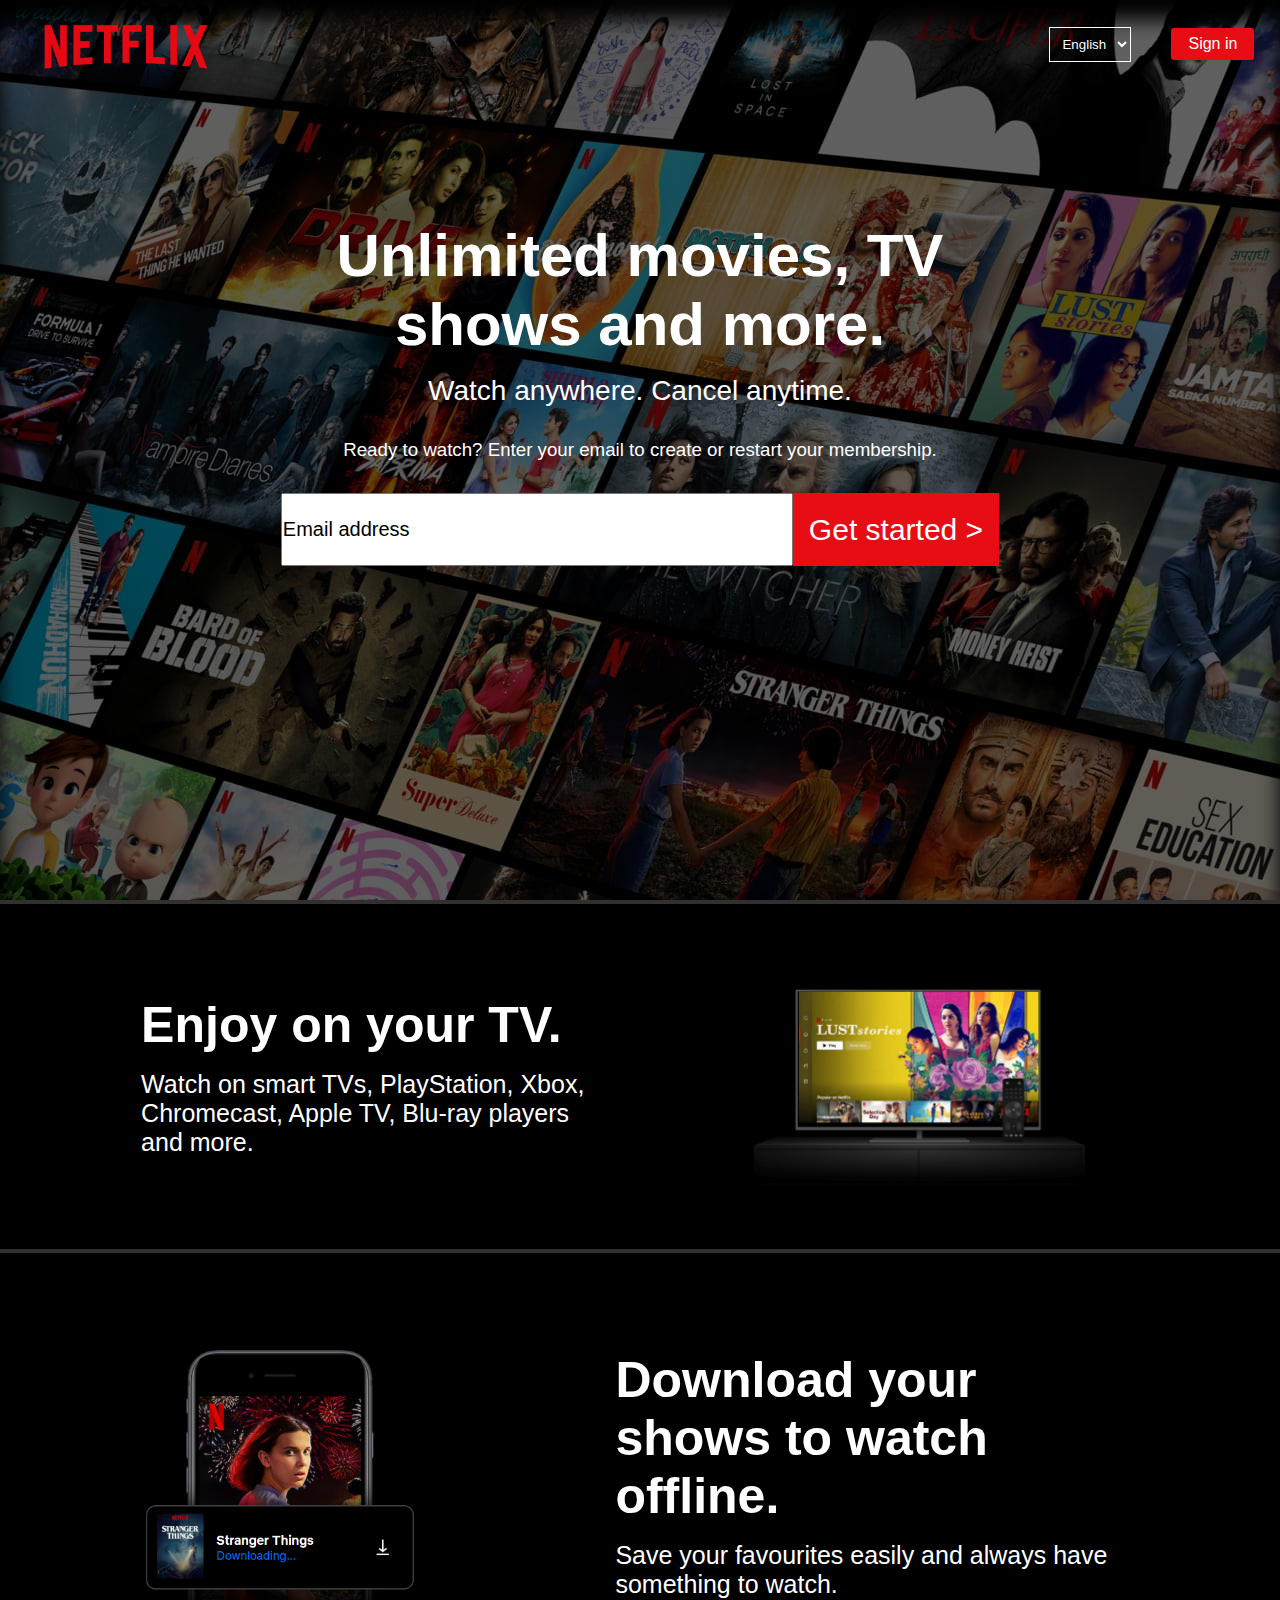
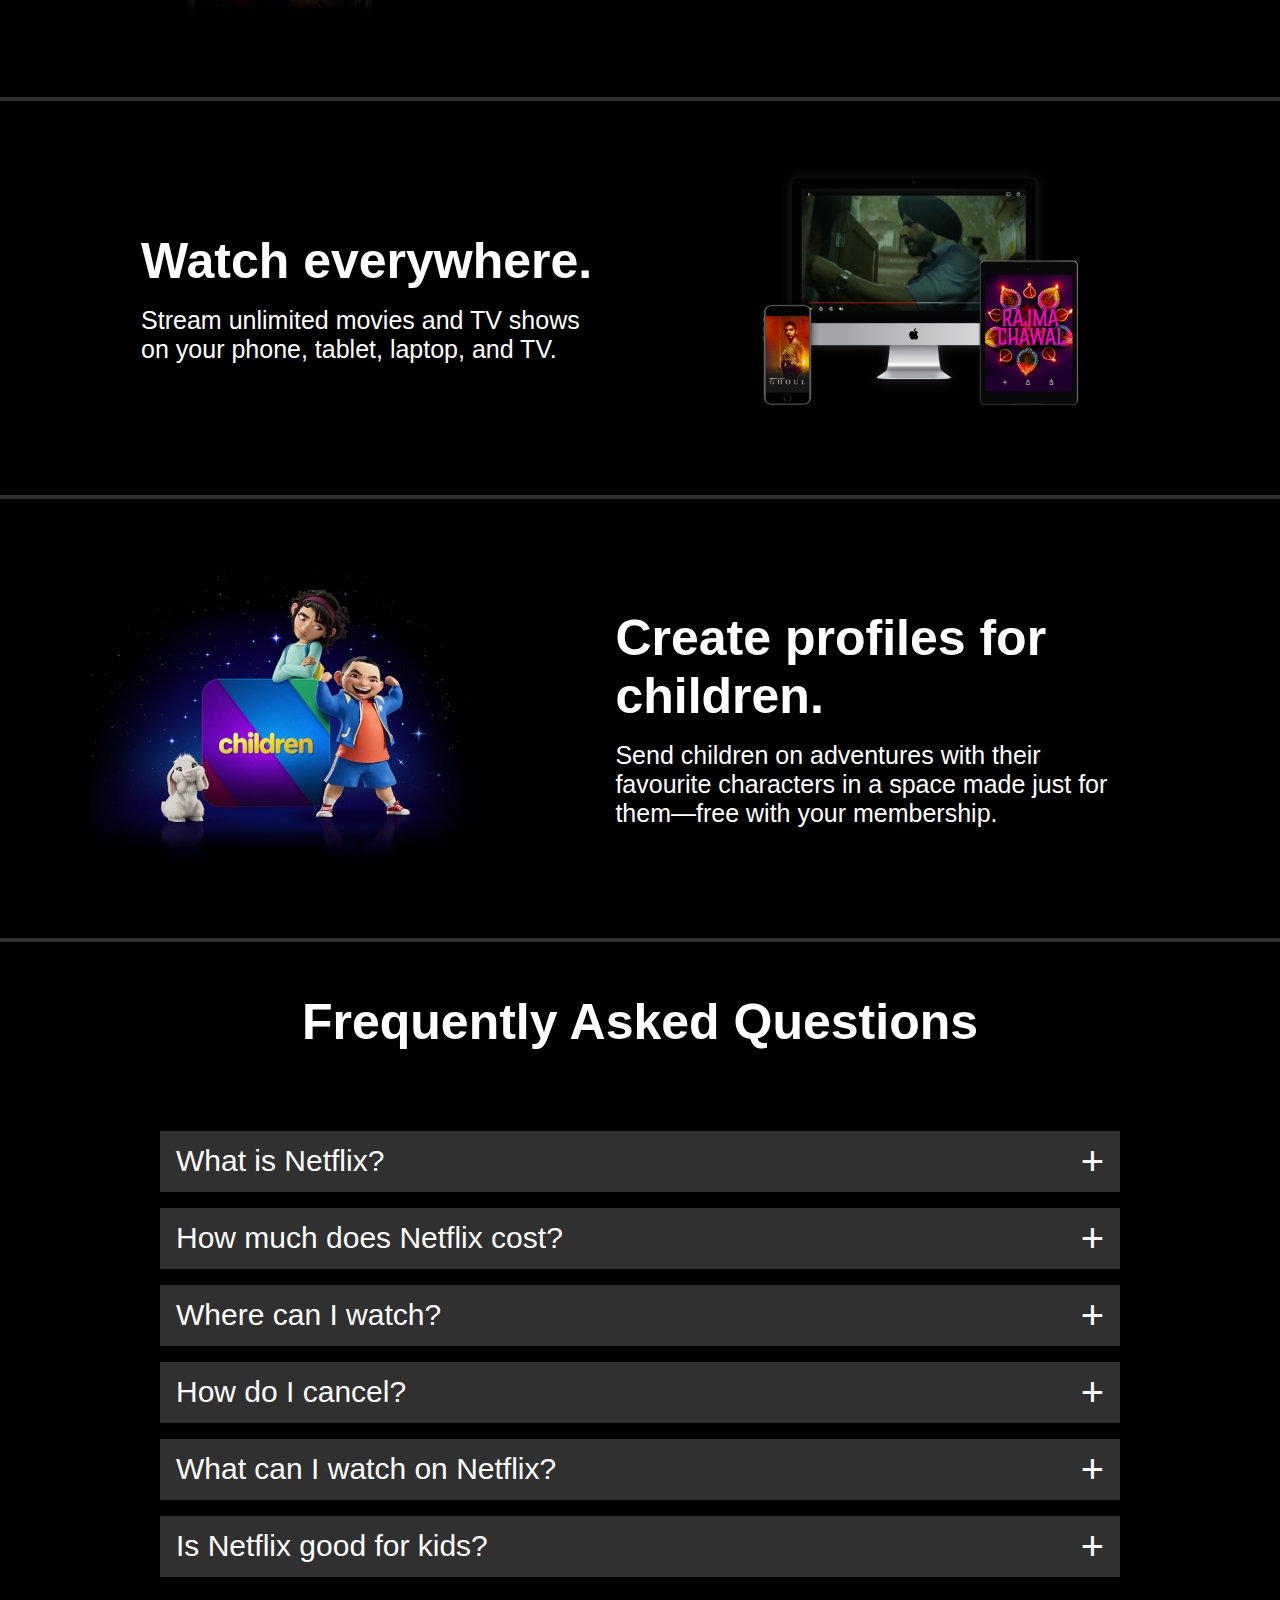
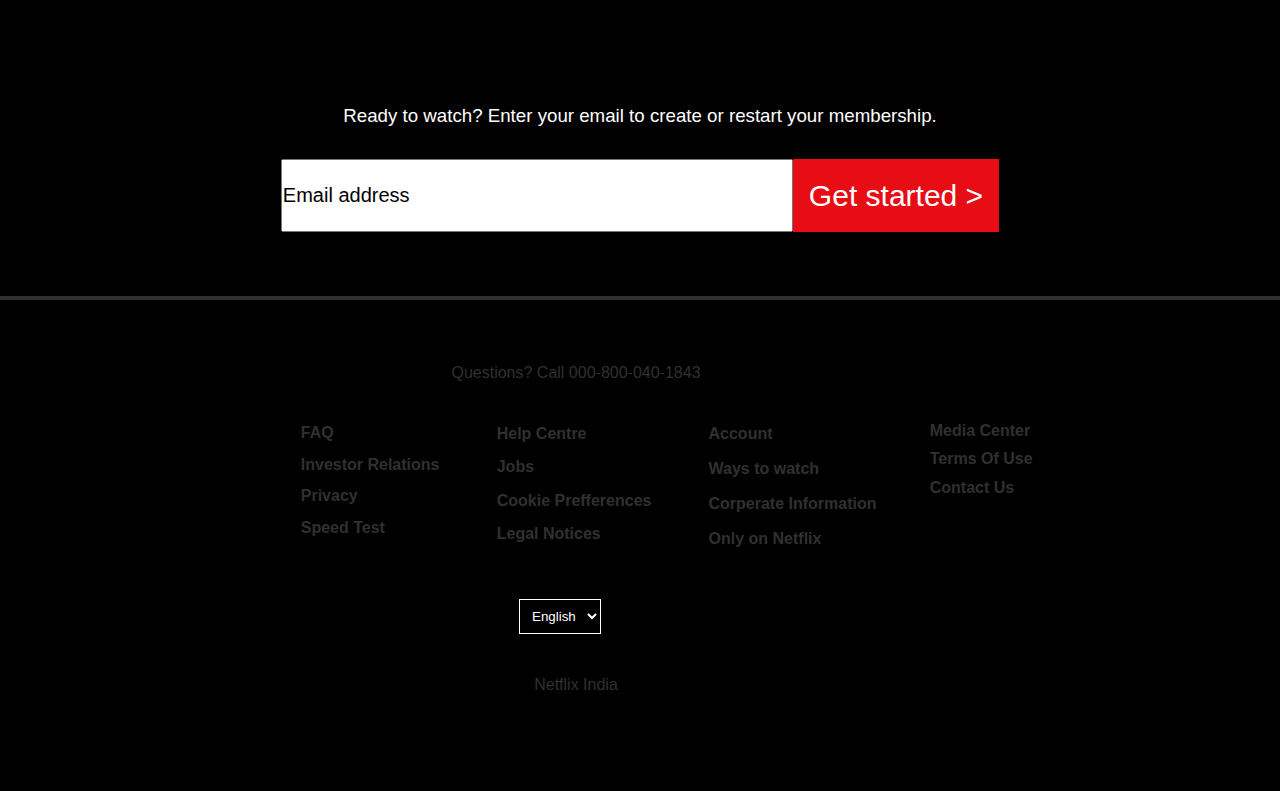
==== commit f5c9e610: "updated file system" ====
--- a/index.html
+++ b/index.html
@@ -3,7 +3,7 @@
     <meta charset="UTF-8">
     <meta http-equiv="X-UA-Compatible" content="IE=edge">
     <meta name="viewport" content="width=device-width, initial-scale=1.0">
-    <link rel="stylesheet" href="styles.css">
+    <link rel="stylesheet" href="../Assets/css/styles.css">
     <title>Document</title>
 </head>
 <body>
@@ -12,7 +12,7 @@
             <div class="top">
                 <div class="ele-top">
                     <div class="logo">
-                        <img class="nf" src="Assets/Images/logo.png">
+                        <img class="nf" src="../Assets/Images/logo.png">
                     </div>
                     <div class="rightnav">
                         <div class="langsel">
@@ -22,7 +22,7 @@
                             </select>
                         </div>
                         <div class="sign-in">
-                            <a href="#">Sign in</a>
+                            <a href="signin.html">Sign in</a>
                         </div>
                     </div>
                 </div>
@@ -45,64 +45,72 @@
                 </div>
                 <div class="email" >
                     <input type="text" value="Email address">
-                    <a href="#">Get started ></a>
+                    <a href="signin.html">Get started ></a>
                 </div>
             </div>
         </div>
     </div>
     <div class="jumbotron">
         <div class="first">
-            <div class="jtext jl">
-                <div class="jhead">
-                    <h1>Enjoy on your TV.</h1>
-                </div>
-                <div class="jdesc">
-                    <h2>Watch on smart TVs, PlayStation, Xbox, Chromecast, Apple TV, Blu-ray players and more.</h2>
-                </div>
-            </div>
-            <div class="jimg">
-                <img src="Assets/Images/jumbotron-1.png" alt="">
+            <div class="first-content">
+                <div class="jtext jl">
+                    <div class="jhead">
+                        <h1>Enjoy on your TV.</h1>
+                    </div>
+                    <div class="jdesc">
+                        <h2>Watch on smart TVs, PlayStation, Xbox, Chromecast, Apple TV, Blu-ray players and more.</h2>
+                    </div>
+                </div>
+                <div class="jimg">
+                    <img src="../Assets/Images/jumbotron-1.png" alt="">
+                </div>
             </div>
         </div>
         <div class="second">
-            <div class="jimg">
-                <img src="Assets/Images/jumbotron-2.png" alt="">
-            </div>
-            <div class="jtext jr">
-                <div class="jhead">
-                    <h1>Download your shows to watch offline.</h1>
-                </div>
-                <div class="jdesc">
-                    <h2>Save your favourites easily and always have something to watch.</h2>
+            <div class="second-content">
+                <div class="jimg">
+                    <img src="../Assets/Images/jumbotron-2.png" alt="">
+                </div>
+                <div class="jtext jr">
+                    <div class="jhead">
+                        <h1>Download your shows to watch offline.</h1>
+                    </div>
+                    <div class="jdesc">
+                        <h2>Save your favourites easily and always have something to watch.</h2>
+                    </div>
                 </div>
             </div>
         </div>
         <div class="third">
-            <div class="jtext jl">
-                <div class="jhead">
-                    <h1>Watch everywhere.</h1>
-                </div>
-                <div class="jdesc">
-                    <h2>Stream unlimited movies and TV shows on your phone, tablet, laptop, and TV.</h2>
-                </div>
-            </div>
-            <div class="jimg">
-                <img src="Assets/Images/jumbotron-3png.png" alt="">
+            <div class="third-content">
+                <div class="jtext jl">
+                    <div class="jhead">
+                        <h1>Watch everywhere.</h1>
+                    </div>
+                    <div class="jdesc">
+                        <h2>Stream unlimited movies and TV shows on your phone, tablet, laptop, and TV.</h2>
+                    </div>
+                </div>
+                <div class="jimg">
+                    <img src="../Assets/Images/jumbotron-3png.png" alt="">
+                </div>
             </div>
         </div>
         <div class="fourth">
-            <div class="jimg">
-                <img src="Assets/Images/jumbotron-4.png" alt="">
-            </div>
-            <div class="jtext">
-                <div class="jhead">
-                    <h1>Create profiles for children.</h1>
-                </div>
-                <div class="jdesc">
-                    <h2>Send children on adventures with their favourite characters in a space made just for them—free with your membership.</h2>
-                </div>
-            </div>
-        </div>
+            <div class="fourth-content">
+                <div class="jimg">
+                    <img src="../Assets/Images/jumbotron-4.png" alt="">
+                </div>
+                <div class="jtext">
+                    <div class="jhead">
+                        <h1>Create profiles for children.</h1>
+                    </div>
+                    <div class="jdesc">
+                        <h2>Send children on adventures with their favourite characters in a space made just for them—free with your membership.</h2>
+                    </div>
+                </div>
+            </div>
+            </div>
     </div>
     <div class="faq">
         <div class="faqcard">
@@ -161,7 +169,7 @@
         </h3>
         <div class="email" id="test">
             <input type="text" value="Email address">
-            <a href="#">Get started ></a>
+            <a href="signin.html">Get started ></a>
         </div>
     </div>
     
@@ -193,7 +201,7 @@
                         <li><a href="#">Only on Netflix</a></li>
                     </ul>
                 </div>
-                <div class="fc">
+                <div class="fc fc3">
                     <ul>
                         <li><a href="#">Media Center</a></li>
                         <li><a href="#">Terms Of Use</a></li>
--- a/Assets/css/styles.css
+++ b/Assets/css/styles.css
@@ -0,0 +1,558 @@
+*{
+    margin: 0;
+    padding: 0;
+    box-sizing: border-box;
+    
+}
+a{
+    text-decoration: none;
+}
+
+body{
+    font-family: Arial, Helvetica, sans-serif;
+    overflow-x: hidden;
+    background-color: black;
+}
+
+.content{
+    background-image: url('../Images/netflix-system-design-cover.jpg');
+    position:relative;
+    height: 100%;
+    width: 100%;
+    box-shadow: inset 0px 20px 20px black;
+    overflow-y: hidden;
+}
+
+.content::after{
+    content: '';
+    position: absolute;
+    top:0;
+    left:0;
+    z-index: 1;
+    width: 100%;
+    height: 100%;
+    background-color: black;
+    opacity: calc(0.5);
+}
+
+.banner{
+    
+}
+.top{
+    display:flex;
+    width: 100%;
+}
+
+.ele-top{
+    display:flex;
+    width:100%;
+    height: 5rem;
+    align-items: center;
+    justify-content: space-between;
+    padding-left: 2%;
+    padding-right: 2%;
+    padding-top: 0.5rem;
+    z-index: 2;
+}
+
+.logo{
+    display: flex;
+    margin-right: auto;
+}
+
+.logo img{
+    width: 20%;
+    min-width: 8rem;
+}
+
+.rightnav{
+    display: flex;
+    width: 40%;
+}
+
+select{
+    background-color: transparent;
+    padding: 0.5rem;
+    margin: 0.5rem;
+    border: 1px solid #ffff;
+}
+
+select option{
+    color: white;
+    font-weight: 400;
+}
+
+.langsel
+{
+    margin-left: 1rem;
+    margin-right: 2rem;
+    
+}
+.lang{
+    color: white;
+}
+
+.sign-in{
+    display: flex;
+    align-items: center;
+}
+.sign-in a{
+    padding : 7px 17px;
+    white-space: nowrap;
+    background-color: rgb(232,12,20);
+    text-decoration: none;
+    text-align: center;
+    color: white;    
+    border-radius: 3px;
+    font-size: 1rem;
+}
+
+.mid{
+    display: flex;
+    align-items: center;
+    color: #ffff;
+    flex-direction: column;
+    padding: 11% 10%;
+    
+}
+
+.Unlimited{
+    display: flex;
+    align-items: center;
+    flex-direction: column;
+    text-align: center;
+    
+}
+
+.Unlimited h1{
+    font-size: 3.75rem;
+    z-index: 2;
+}
+
+.Unlimited h2{
+    font-size: 1.75rem;
+    margin-top: 1rem;
+    font-weight: 500;
+    z-index: 2;
+}
+
+.Unlimited h3{
+    margin-top: 2rem;
+    font-weight: 300 ;
+    z-index: 2;
+}
+/* clamp(25px,70px,100px); */
+.email{
+    display: flex;
+    margin-top: 2rem;
+    justify-content: center;
+    
+}
+.email input{
+    width: 40vw;
+    text-align: left;
+    font-size: 20px;
+    z-index: 2;
+}
+
+.email a{
+    background-color: rgb(232,12,20);
+    color: #ffff;
+    padding: 2.75% 1rem;
+    font-size: 30px;
+    z-index: 2;
+}
+
+.jumbotron{
+    margin:0;
+}
+
+.first,.second,.third,.fourth{
+    display: flex;
+    width: 100vw;
+    background-color: black;
+    border-top: 4px solid rgba(48,48,48,255);
+    color: #ffff;
+    align-items: center;
+    
+}
+
+.first-content,.second-content,.third-content,.fourth-content{
+    display: flex;
+    align-items: center;
+    padding: 5% 2%;
+}
+
+.jtext{
+    width:52%;
+    display: flex;
+    flex-direction: column;
+}
+
+.jtext.jl{
+    align-items:flex-end;
+    padding-right: 5%;
+}
+
+.jhead{
+    width: 80%;
+}
+.jhead h1{
+    font-size: 50px;
+}
+
+.jdesc{
+    width: 80%;
+    margin-top: 1rem;
+}
+.jdesc h2{
+    font-weight: 300;
+    font-size: 25px;
+    
+}
+.jimg{
+    padding-left: 5%;
+    width: 48%;
+}
+.jimg img{
+    width: 75%;
+}
+
+.faq{
+
+    background-color:  black;
+    border-top: 4px solid rgba(48,48,48,255); 
+}
+
+.faqcard{
+    display: flex;
+    flex-direction: column;
+    padding-top: 4%;
+    justify-content: center;
+    align-items: center;
+    padding-bottom: 10%;
+}
+
+.faqcard h1{
+    color: #ffff;
+    font-size: 50px;
+    width: fit-content;
+
+}
+
+.questions{
+    display: flex;
+    flex-direction: column;
+    
+    align-items: center;
+    justify-content: center;
+    width: 100%;
+    margin-top: 5%
+}
+
+.q{
+    display: flex;
+    box-sizing: border-box;
+    justify-content: space-between;
+    align-items: center;
+    background-color: rgba(48,48,48,255);
+    width: 75%;
+    padding-top: 0.5rem;
+    padding-bottom: 0.5rem;
+    padding-left: 1rem;
+    margin-top: 1rem;
+}
+.q h2{
+    color: #ffff;
+    font-size: 30px ;
+    font-weight: 400;
+    padding-right: 1rem;
+}
+#plus{
+    font-size: 40px;
+    width: fit-content;
+    
+}
+
+.answer{
+    margin-top: 0 !important;
+    border-top: 3px solid black;
+    
+}
+
+.invisible{
+    display: none;
+}
+
+
+#test{
+    
+}
+
+.endemail{
+    display: flex;
+    flex-direction: column;
+    align-items: center;
+    margin-bottom: 5%;
+}
+
+.endemail h3{
+    color: #ffff;
+    font-weight: 300;
+}
+
+
+.footer{
+    height: 55%;
+    display: flex;
+    flex-direction: column;
+    border-top: 4px solid rgba(48,48,48,255); 
+}
+
+.footcontent{
+    display: flex;
+    flex-direction: column;
+    align-items: center;
+    margin-top: 5%;
+    margin-right: 10%;
+}
+.footcontent h3{
+    color: rgba(48,48,48,255);
+    font-weight: 300;
+    font-size: 1rem;
+    
+}
+
+.foot-links{
+    display: flex;
+    margin-top: 3%;
+    margin-bottom: 3%;
+}
+
+.fc{
+    margin-right: 10%;
+    white-space: nowrap;
+
+}
+.fc li{
+    padding: 5%;
+}
+.fc a{
+ color: rgba(48,48,48,255);   
+ font-weight: 600;
+}
+
+#endlang{
+    margin-bottom: 3%;
+    margin-left: 0;
+
+}
+
+@media screen and  (max-width : 1189px){
+    .jhead h1{
+        font-size: calc(.5em + 3vw);
+    }
+   
+}
+
+@media screen and  (max-width : 950px){
+
+    .Unlimited h1{
+        font-size: 3rem;
+    }
+
+    .email{
+        flex-direction: column;
+        align-items: center;
+    }
+    .email input{
+        width:100%;
+        font-size: 1rem;
+        height: 2rem;
+    }
+    .email a{
+        margin-top: 0.5rem;
+        font-size: 1rem;
+        padding: 0.5rem 0.5rem;
+    }
+.first,.second,.third,.fourth{
+    justify-content: center;
+    height: 100vh;
+
+}
+    .first-content,.second-content,.third-content,.fourth-content{
+        flex-direction: column;
+        align-items: center;
+        justify-content: center;
+    }
+
+    .second-content,.fourth-content{
+        flex-direction: column-reverse;
+    }
+
+    .jtext{
+        width:100%;
+        display: flex;
+        flex-direction: column;
+        padding: 0 5%;
+        padding-right: 5%;
+    }
+    
+    .jtext.jl{
+        align-items:center;
+        padding-right: 5%;
+    }
+    
+    .jhead{
+        width: 100%;
+        text-align: center;
+    }
+    .jhead h1{
+        font-size: calc(.5em + 4vw);
+    }
+    
+    .jdesc{
+        width: 100%;
+        margin-top: 1%;
+    }
+    .jdesc h2{
+        font-weight: 300;
+        font-size: calc(.5em + 1.3vw);
+        text-align: center;
+    }
+    .jimg{
+        /* margin-left: 35%; */
+        margin-top: 5%;
+        width: 100%;
+        justify-content: center;
+        align-items: center;
+    }
+    .jimg img{
+        width: 100vw;
+        max-width: 35rem;
+        min-width: 30rem;
+        transform: translateX(15%);
+    }
+    .footcontent{
+        margin-right: 25%;
+    }
+
+    .footcontent h3{
+        font-size: calc(.5em + 0.7vw);
+    }
+
+    .fc a{
+        font-size: calc(.5em + 0.7vw);
+    }
+
+    .faqcard h1{
+        font-size: calc(.5em + 4vw) ;
+    }
+    h2{
+        font-size: 1rem;
+    }
+}
+
+@media  screen and (max-width:750px) {
+
+
+    
+    .first-content,.second-content,.third-content,.fourth-content{
+        display: flex;
+        align-items: center;
+        padding: 3% 1%;
+    }
+
+    .jimg{
+        /* margin-left: 35%; */
+        margin-top: 5%;
+        width: 100%;
+        justify-content: center;
+        align-items: center;
+    }
+    .jimg img{
+        width: 100vw;
+        max-width: 30rem;
+        min-width: 25rem;
+        transform: translateX(13%);
+    }
+    
+    .fc3{
+        display: none;
+    }
+}
+
+
+@media  screen and (max-width:700px) {
+
+
+   
+    .jimg img{
+        transform: translateX(13%);
+    }
+    .logo{
+        margin-right: 0;
+    }    
+    
+    .langsel
+    {
+        margin-left: 0;
+        margin-right: 5%;
+        
+    }
+    .ele-top{
+        overflow-x: none;
+        margin-right: 5%;
+    }
+}
+
+@media screen and (max-width:650px) {
+    .jimg img{
+        transform: translateX(15%);
+        width: 25rem;
+    }
+}
+
+@media  screen and (max-width:609px) {
+
+    .Unlimited h1{
+        font-size: calc(.5em + 5vw);
+    }
+    .Unlimited h3,.Unlimited h2{
+        font-size: calc(.5em + 2vw);
+
+    }
+
+    .jimg img{
+        transform: translateX(13%);
+        width: 25rem;
+    }
+}
+
+@media  screen and (max-width:575px) {
+
+    .content{
+        height: 80vh;
+    }
+    .Unlimited h1{
+        font-size: calc(.5em + 5vw);
+    }
+    .Unlimited h3,.Unlimited h2{
+        font-size: calc(.5em + 2vw);
+
+    }
+
+    
+    .jimg img{
+        transform: translateX(10%);
+        width: 25rem;
+    }
+}
+
+
+@media  screen and (max-width:500px) {
+
+    .jimg img{
+    transform: translateX(0);
+}
+}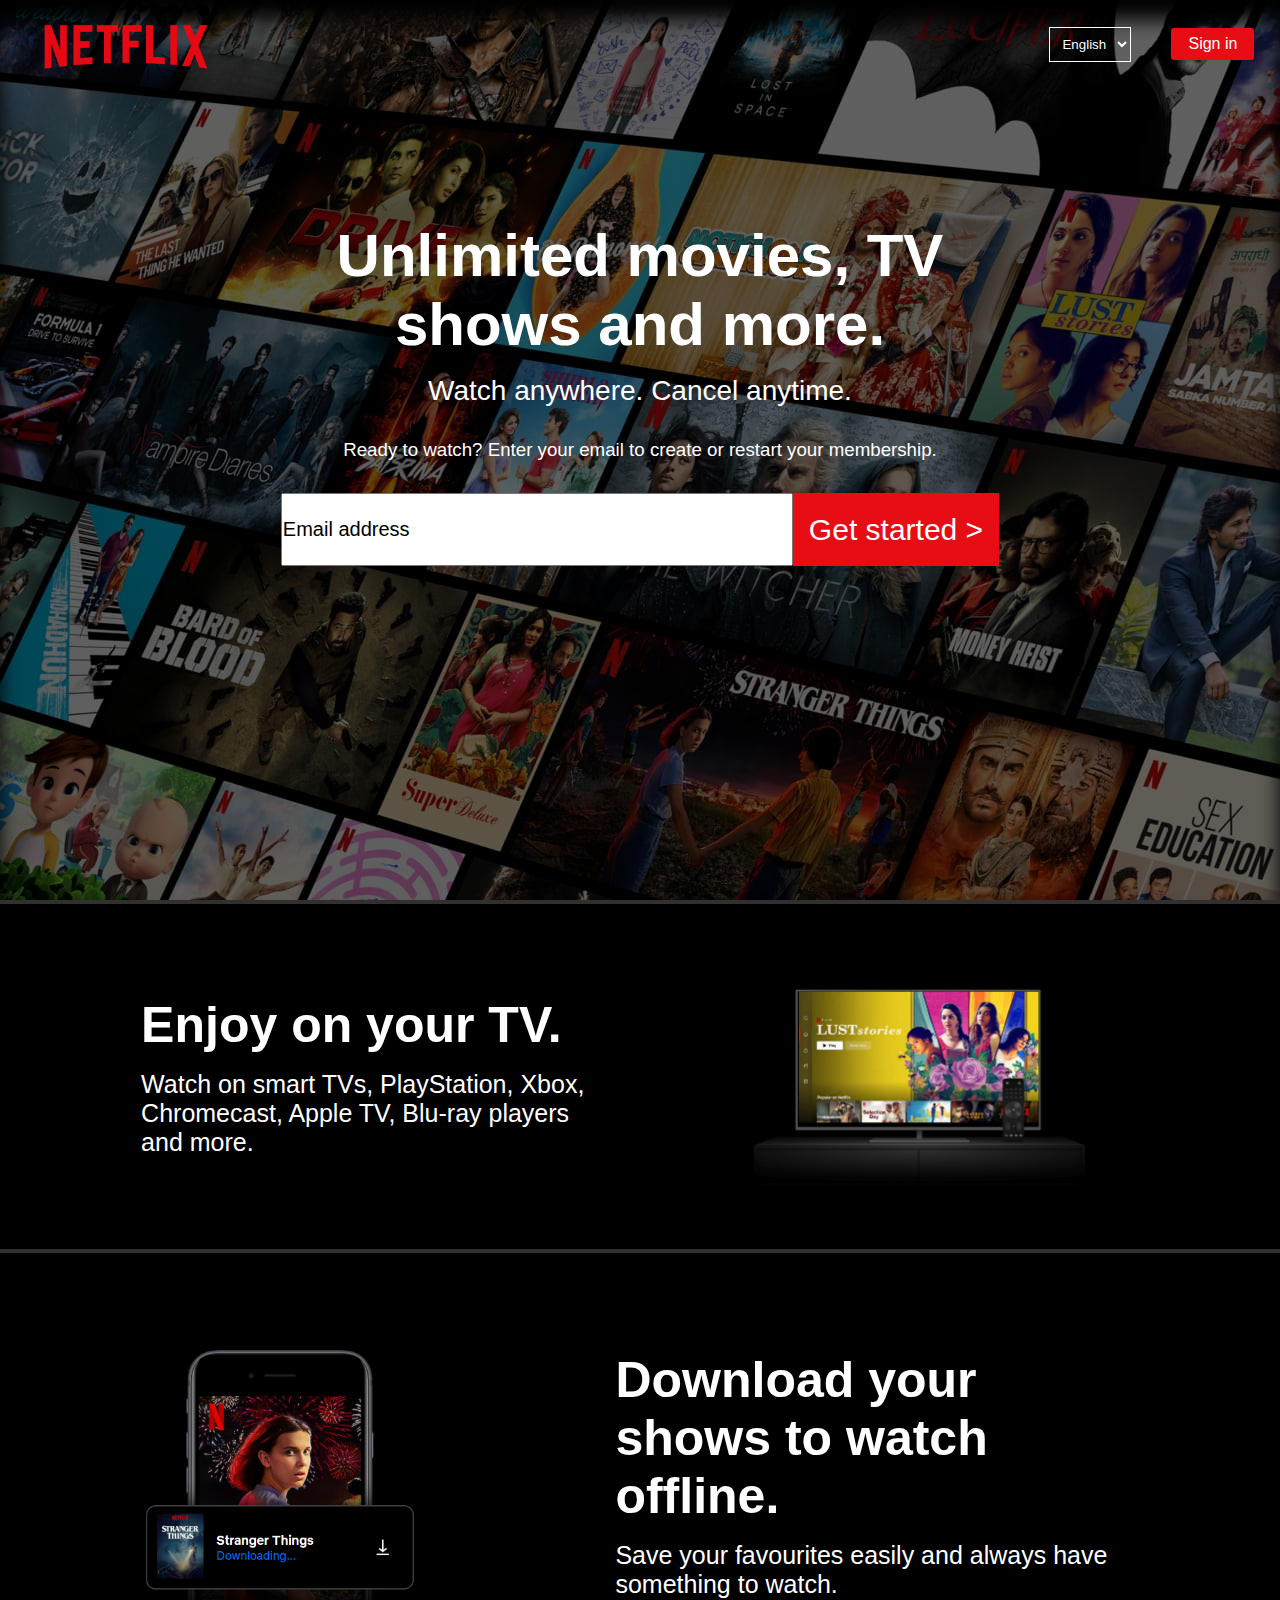
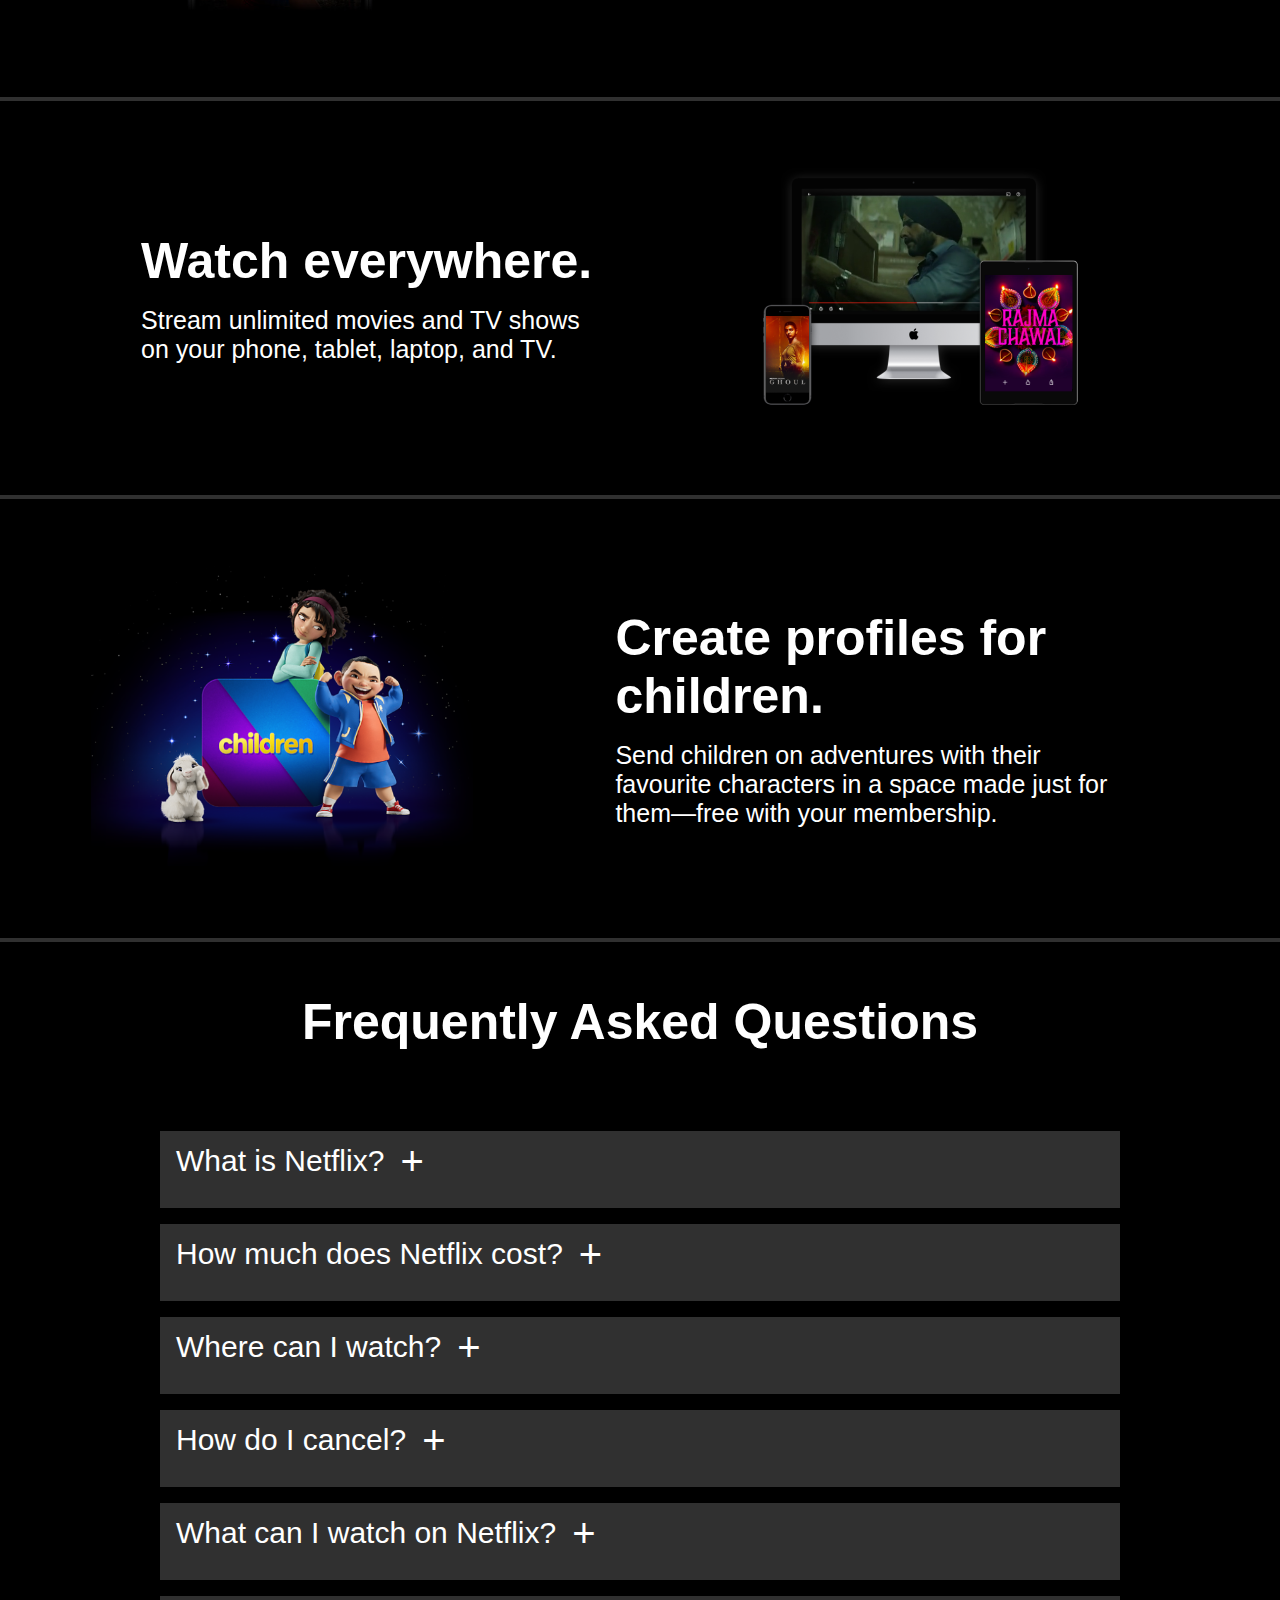
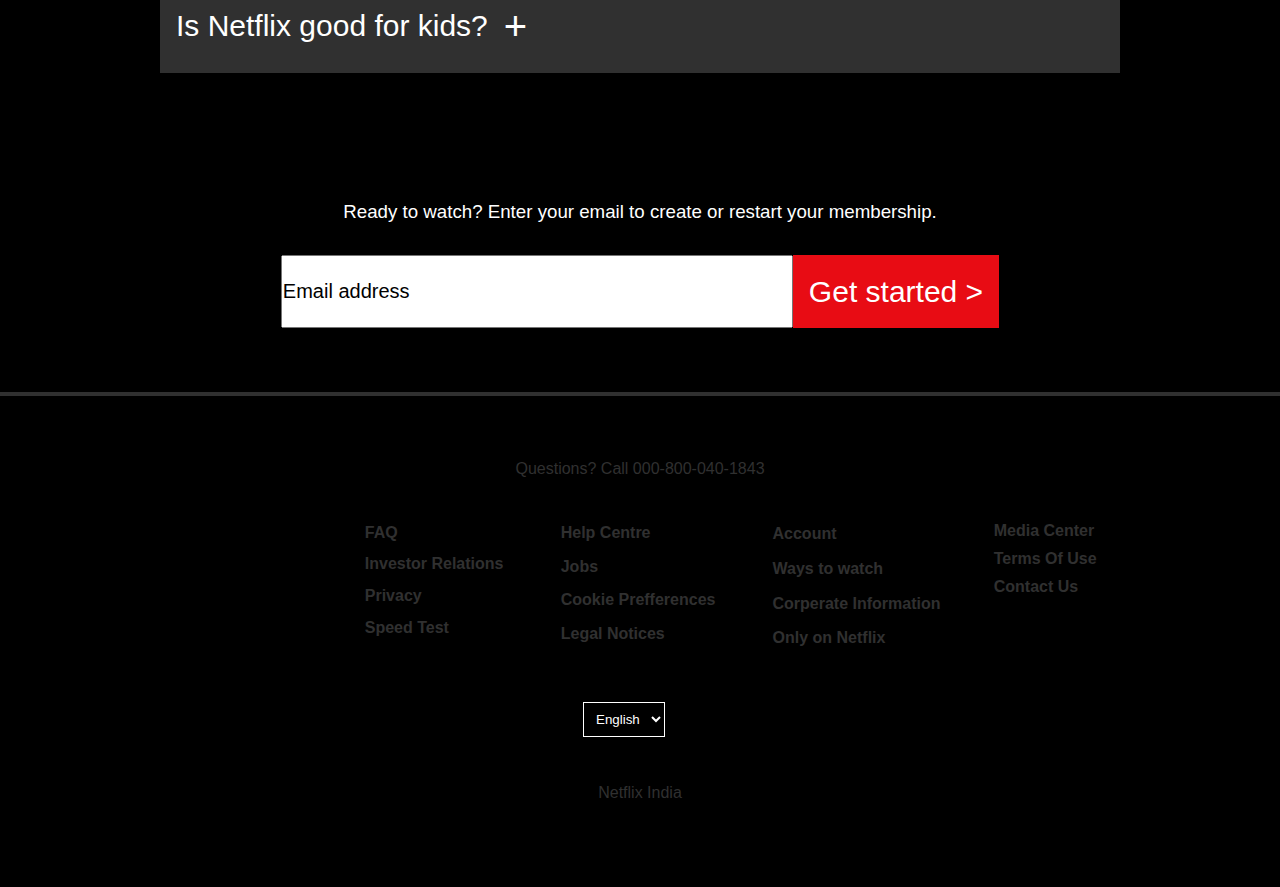
==== commit 9256edb3: "Temporarily created a css solution for faq cards" ====
--- a/index.html
+++ b/index.html
@@ -116,48 +116,66 @@
         <div class="faqcard">
             <h1>Frequently Asked Questions</h1>
             <div class="questions">
-                <div class="q">
-                    <h2>What is Netflix?</h2>
-                    <h2 id="plus">+</h2>
-                </div>
-                <div class="q answer invisible" id="one">
-                    <h2>Netflix is a streaming service that offers a wide variety of award-winning TV shows, movies, anime, documentaries and more on thousands of internet-connected devices.<br><br>
-                        You can watch as much as you want, whenever you want, without a single ad all for one low monthly price. There's always something new to discover, and new TV shows and movies are added every week!</h2>
-                </div>
-                <div class="q">
-                    <h2>How much does Netflix cost?</h2>
-                    <h2 id="plus">+</h2>
-                </div>
-                <div class="q answer invisible" id="two">
-                    <h2>Watch Netflix on your smartphone, tablet, Smart TV, laptop, or streaming device, all for one fixed monthly fee. Plans range from ₹ 149 to ₹ 649 a month. No extra costs, no contracts.</h2>
-                </div>
-                <div class="q">
-                    <h2>Where can I watch?</h2>
-                    <h2 id="plus">+</h2>
-                </div>
-                <div class="q answer invisible" id="three">
-                    <h2>Watch anywhere, anytime. Sign in with your Netflix account to watch instantly on the web at netflix.com from your personal computer or on any internet-connected device that offers the Netflix app, including smart TVs, smartphones, tablets, streaming media players and game consoles.<br><br>You can also download your favourite shows with the iOS, Android, or Windows 10 app. Use downloads to watch while you're on the go and without an internet connection. Take Netflix with you anywhere.</h2>
-                </div>
-                <div class="q">
-                    <h2>How do I cancel?</h2>
-                    <h2 id="plus">+</h2>
-                </div>
-                <div class="q answer invisible" id="four">
-                    <h2>Netflix is flexible. There are no annoying contracts and no commitments. You can easily cancel your account online in two clicks. There are no cancellation fees - start or stop your account anytime.</h2>
-                </div>
-                <div class="q">
-                    <h2>What can I watch on Netflix?</h2>
-                    <h2 id="plus">+</h2>
-                </div>
-                <div class="q answer invisible" id="five">
-                    <h2>Netflix has an extensive library of feature films, documentaries, TV shows, anime, award-winning Netflix originals, and more. Watch as much as you want, anytime you want.</h2>
-                </div>
-                <div class="q">
-                    <h2>Is Netflix good for kids?</h2>
-                    <h2 id="plus">+</h2>
-                </div>
-                <div class="q answer invisible" id="three">
-                    <h2>The Netflix Kids experience is included in your membership to give parents control while kids enjoy family-friendly TV shows and films in their own space.<br><br>Kids profiles come with PIN-protected parental controls that let you restrict the maturity rating of content kids can watch and block specific titles you don’t want kids to see.</h2>
+                <div class="q question" id="one">
+                    <a href="#one">
+                        <h2>What is Netflix?</h2>
+                        <h2 id="plus">+</h2>
+                        <h2 id="minus">-</h2>
+                    </a>
+                    <div class="q answer">
+                        <h2>Netflix is a streaming service that offers a wide variety of award-winning TV shows, movies, anime, documentaries and more on thousands of internet-connected devices.<br><br>
+                            You can watch as much as you want, whenever you want, without a single ad all for one low monthly price. There's always something new to discover, and new TV shows and movies are added every week!</h2>
+                    </div>
+                </div>
+                <div class="q question" id="two">
+                    <a href="#two">
+                        <h2>How much does Netflix cost?</h2>
+                        <h2 id="plus">+</h2>
+                        <h2 id="minus">-</h2>
+                    </a>
+                    <div class="q answer">
+                        <h2>Watch Netflix on your smartphone, tablet, Smart TV, laptop, or streaming device, all for one fixed monthly fee. Plans range from ₹ 149 to ₹ 649 a month. No extra costs, no contracts.</h2>
+                    </div>
+                </div>
+                <div class="q question" id="three">
+                    <a href="#three">
+                        <h2>Where can I watch?</h2>
+                        <h2 id="plus">+</h2>
+                        <h2 id="minus">-</h2>
+                    </a>
+                    <div class="q answer">
+                        <h2>Watch anywhere, anytime. Sign in with your Netflix account to watch instantly on the web at netflix.com from your personal computer or on any internet-connected device that offers the Netflix app, including smart TVs, smartphones, tablets, streaming media players and game consoles.<br><br>You can also download your favourite shows with the iOS, Android, or Windows 10 app. Use downloads to watch while you're on the go and without an internet connection. Take Netflix with you anywhere.</h2>
+                    </div>
+                </div>
+                <div class="q question"  id="four">
+                    <a href="#four">
+                        <h2>How do I cancel?</h2>
+                        <h2 id="plus">+</h2>
+                        <h2 id="minus">-</h2>
+                    </a>
+                    <div class="q answer">
+                        <h2>Netflix is flexible. There are no annoying contracts and no commitments. You can easily cancel your account online in two clicks. There are no cancellation fees - start or stop your account anytime.</h2>
+                    </div>
+                </div>
+                <div class="q question" id="five">
+                    <a href="#five">
+                        <h2>What can I watch on Netflix?</h2>
+                        <h2 id="plus">+</h2>
+                        <h2 id="minus">-</h2>
+                    </a>
+                    <div class="q answer">
+                        <h2>Netflix has an extensive library of feature films, documentaries, TV shows, anime, award-winning Netflix originals, and more. Watch as much as you want, anytime you want.</h2>
+                    </div>
+                </div>
+                <div class="q question" id="six">
+                    <a href="#six">
+                        <h2>Is Netflix good for kids?</h2>
+                        <h2 id="plus">+</h2>
+                        <h2 id="minus">-</h2>
+                    </a>
+                    <div class="q answer">
+                        <h2>The Netflix Kids experience is included in your membership to give parents control while kids enjoy family-friendly TV shows and films in their own space.<br><br>Kids profiles come with PIN-protected parental controls that let you restrict the maturity rating of content kids can watch and block specific titles you don’t want kids to see.</h2>
+                    </div>
                 </div>
                 
             </div>
@@ -218,6 +236,6 @@
             <h3>Netflix India</h3>
         </div>
     </div>
-
+<script src="./js/index.js" defer></script>
 </body>
 </html>--- a/Assets/css/styles.css
+++ b/Assets/css/styles.css
@@ -243,7 +243,6 @@
 .questions{
     display: flex;
     flex-direction: column;
-    
     align-items: center;
     justify-content: center;
     width: 100%;
@@ -258,9 +257,15 @@
     background-color: rgba(48,48,48,255);
     width: 75%;
     padding-top: 0.5rem;
-    padding-bottom: 0.5rem;
+    /* padding-bottom: 0.5rem; */
     padding-left: 1rem;
     margin-top: 1rem;
+    flex-direction: column;
+}
+.q a{
+    display: flex;
+    align-items: center;
+    width: 100%;
 }
 .q h2{
     color: #ffff;
@@ -268,21 +273,44 @@
     font-weight: 400;
     padding-right: 1rem;
 }
-#plus{
+#plus,#minus{
     font-size: 40px;
     width: fit-content;
-    
+}
+
+#minus{
+    display: none;
 }
 
 .answer{
-    margin-top: 0 !important;
-    border-top: 3px solid black;
-    
-}
-
-.invisible{
+    position: relative;
+    width: 100%;   
+    max-height: 0;
+    overflow-y: hidden;
+}
+
+.answer::before{
+    content: "";
+    position: absolute;
+    height: 90%;
+    top:50%;
+    left: 0;
+}
+
+.question:target .answer{
+    max-height: 20rem;
+    scroll-behavior: smooth;
+}
+
+.question:target #plus{
     display: none;
 }
+
+.question:target #minus{
+    display: contents;
+}
+
+
 
 
 #test{
@@ -303,10 +331,11 @@
 
 
 .footer{
-    height: 55%;
+    height: 55vh;
     display: flex;
     flex-direction: column;
     border-top: 4px solid rgba(48,48,48,255); 
+    
 }
 
 .footcontent{
@@ -314,25 +343,24 @@
     flex-direction: column;
     align-items: center;
     margin-top: 5%;
-    margin-right: 10%;
+    
 }
 .footcontent h3{
     color: rgba(48,48,48,255);
     font-weight: 300;
-    font-size: 1rem;
-    
+    font-size: 1rem;  
 }
 
 .foot-links{
     display: flex;
     margin-top: 3%;
     margin-bottom: 3%;
-}
-
+    
+}
 .fc{
     margin-right: 10%;
     white-space: nowrap;
-
+        
 }
 .fc li{
     padding: 5%;
@@ -485,7 +513,11 @@
 
 @media  screen and (max-width:700px) {
 
-
+    .first,.second,.third,.fourth{
+        justify-content: center;
+        height: 90vh;
+    
+    }
    
     .jimg img{
         transform: translateX(13%);
@@ -504,13 +536,24 @@
         overflow-x: none;
         margin-right: 5%;
     }
+
+    .endemail h3{
+     font-size: calc(.5em + 1vw);   
+    }
 }
 
 @media screen and (max-width:650px) {
+
+    .first,.second,.third,.fourth{
+        justify-content: center;
+        height: 80vh;
+    
+    }
     .jimg img{
         transform: translateX(15%);
         width: 25rem;
     }
+   
 }
 
 @media  screen and (max-width:609px) {
@@ -541,12 +584,14 @@
         font-size: calc(.5em + 2vw);
 
     }
-
-    
     .jimg img{
         transform: translateX(10%);
         width: 25rem;
     }
+
+    .q h2{
+        font-size: calc(.5em + 2vw);
+    }
 }
 
 
@@ -555,4 +600,25 @@
     .jimg img{
     transform: translateX(0);
 }
+
+.q{
+    padding-top: 0;
+    padding-bottom: 0;
+}
+select{
+    background-color: transparent;
+    padding: 4px;
+    margin: 0.5rem;
+    border: 1px solid #ffff;
+}
+.sign-in a{
+    padding : 4px;
+    white-space: nowrap;
+    background-color: rgb(232,12,20);
+    text-decoration: none;
+    text-align: center;
+    color: white;    
+    border-radius: 3px;
+    font-size: 1rem;
+}
 }